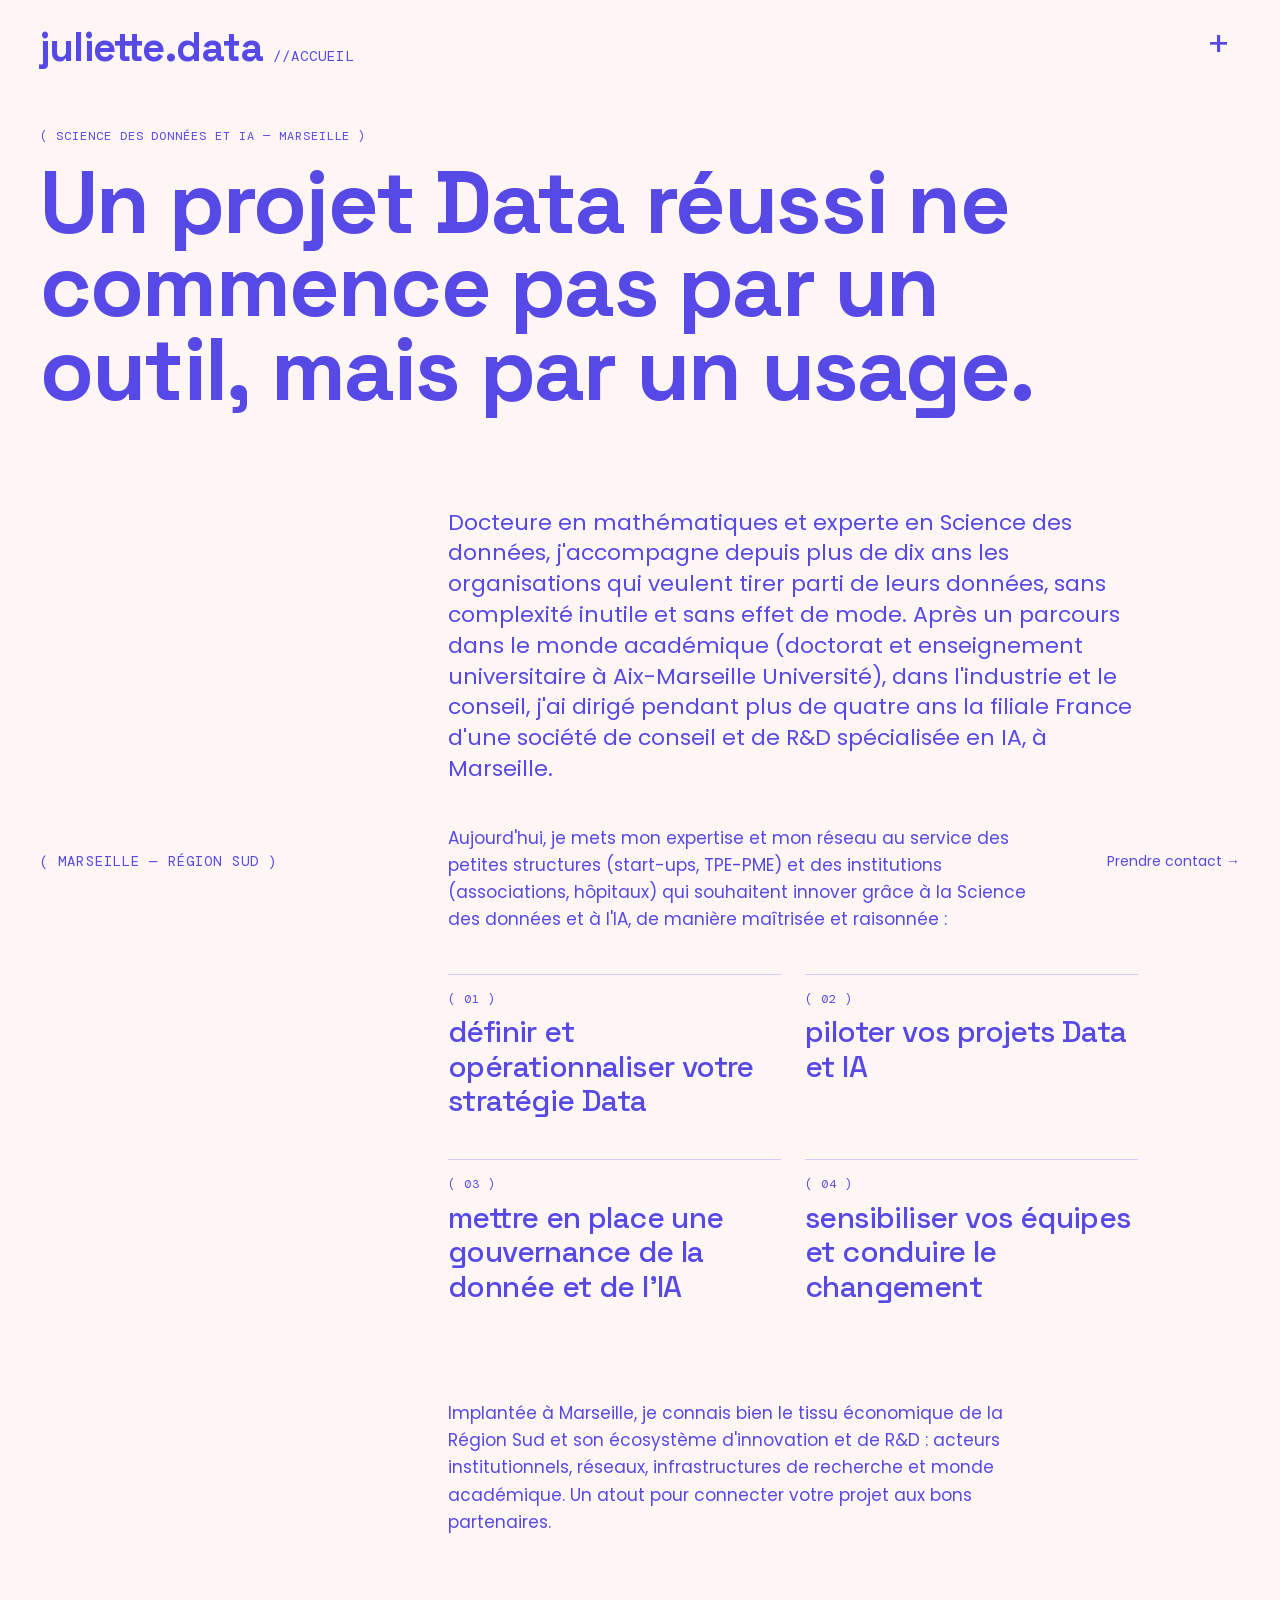
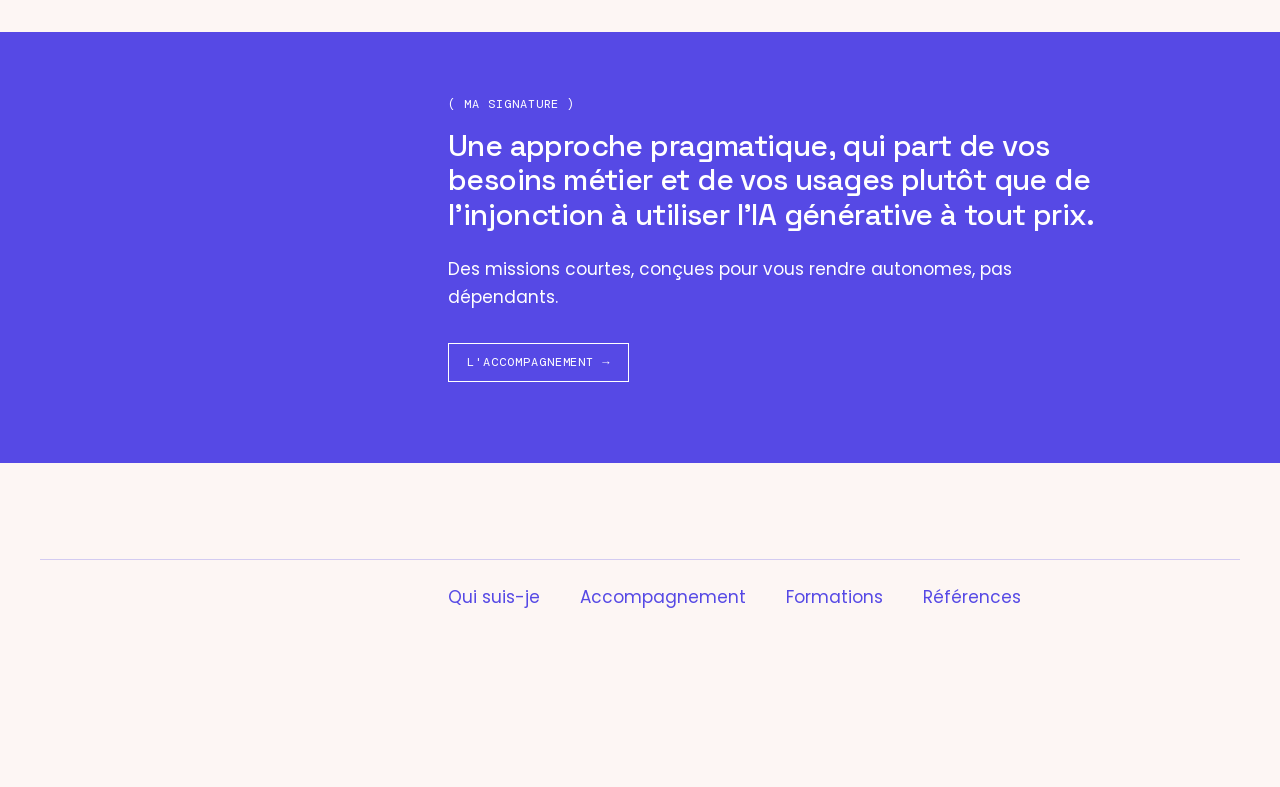
==== index.html @ cc3ac996 "Site statique v1 : six pages, charte violet/beige, références filtrables, formulaire Généré depuis l" ====
<!doctype html>
<html lang="fr">
<head>
<meta charset="utf-8">
<meta name="viewport" content="width=device-width, initial-scale=1">
<title>juliette.data — Science des données et IA, Marseille</title>
<meta name="description" content="Docteure en mathématiques et experte en Science des données, Juliette Spinnato accompagne depuis plus de dix ans les organisations qui veulent tirer parti de leurs données, sans complexité inutile et sans effet de mode.">
<meta name="robots" content="noindex">
<meta property="og:title" content="juliette.data — Science des données et IA, Marseille">
<meta property="og:description" content="Docteure en mathématiques et experte en Science des données, Juliette Spinnato accompagne depuis plus de dix ans les organisations qui veulent tirer parti de leurs données, sans complexité inutile et sans effet de mode.">
<meta property="og:type" content="website">
<link rel="icon" href="favicon.svg" type="image/svg+xml">
<link rel="stylesheet" href="styles.css">
</head>
<body>
<header>
<p class="coin hg"><a class="nom" href="index.html">juliette<span class="pt">.</span>data</a><span class="titre-page">//ACCUEIL</span></p>
<p class="coin hd"><button class="plus" type="button" aria-label="Menu" aria-expanded="false" aria-controls="menu">+</button></p>
<nav aria-label="Pages du site"><ul class="menu" id="menu">
<li class="actif"><a href="index.html" aria-current="page">Accueil</a></li>
<li><a href="qui-suis-je.html">Qui suis-je</a></li>
<li><a href="accompagnement.html">Accompagnement</a></li>
<li><a href="formations.html">Formations</a></li>
<li><a href="references.html">Références</a></li>
<li><a href="contact.html">Contact</a></li>
</ul></nav>
</header>
<main>
<div class="page">
<p class="mono et">( Science des données et IA — Marseille )</p>
<h1 class="sans affiche mots titre" style="max-width:12em"><span style="--i:0">Un</span> <span style="--i:1">projet</span> <span style="--i:2">Data</span> <span style="--i:3">réussi</span> <span style="--i:4">ne</span> <span style="--i:5">commence</span> <span style="--i:6">pas</span> <span style="--i:7">par</span> <span style="--i:8">un</span> <span style="--i:9">outil,</span> <span style="--i:10">mais</span> <span style="--i:11">par</span> <span style="--i:12">un</span> <span style="--i:13">usage<span class="pt">.</span></span></h1>
<div class="grille section">
<div class="d3">
<p class="chapo">Docteure en mathématiques et experte en Science des données, j'accompagne depuis plus de dix ans les organisations qui veulent tirer parti de leurs données, sans complexité inutile et sans effet de mode. Après un parcours dans le monde académique (doctorat et enseignement universitaire à Aix-Marseille Université), dans l'industrie et le conseil, j'ai dirigé pendant plus de quatre ans la filiale France d'une société de conseil et de R&amp;D spécialisée en IA, à Marseille.</p>
<p class="corps" style="margin-top:40px">Aujourd'hui, je mets mon expertise et mon réseau au service des petites structures (start-ups, TPE-PME) et des institutions (associations, hôpitaux) qui souhaitent innover grâce à la Science des données et à l'IA, de manière maîtrisée et raisonnée :</p>
<div class="deux" style="margin-top:40px">
<div class="filet" style="padding-top:16px"><p class="mono">( 01 )</p><p class="sans t2" style="margin-top:8px">définir et opérationnaliser votre stratégie Data</p></div>
<div class="filet" style="padding-top:16px"><p class="mono">( 02 )</p><p class="sans t2" style="margin-top:8px">piloter vos projets Data et IA</p></div>
<div class="filet" style="padding-top:16px"><p class="mono">( 03 )</p><p class="sans t2" style="margin-top:8px">mettre en place une gouvernance de la donnée et de l'IA</p></div>
<div class="filet" style="padding-top:16px"><p class="mono">( 04 )</p><p class="sans t2" style="margin-top:8px">sensibiliser vos équipes et conduire le changement</p></div>
</div>
<p class="corps" style="margin-top:96px">Implantée à Marseille, je connais bien le tissu économique de la Région Sud et son écosystème d'innovation et de R&amp;D : acteurs institutionnels, réseaux, infrastructures de recherche et monde académique. Un atout pour connecter votre projet aux bons partenaires.</p>
</div>
</div>
<div class="plein section">
<div class="grille">
<div class="d3"><p class="mono et">( Ma signature )</p><p class="sans t2 titre">Une approche pragmatique, qui part de vos besoins métier et de vos usages plutôt que de l'injonction à utiliser l'IA générative à tout prix<span class="pt">.</span></p><p class="corps" style="margin-top:24px">Des missions courtes, conçues pour vous rendre autonomes, pas dépendants.</p><p style="margin-top:32px"><a class="btn inverse" href="accompagnement.html">L'accompagnement →</a></p>
</div>
</div>
</div>
<div class="grille section filet" style="padding-top:24px">
<div class="d3" style="display:flex;gap:40px;flex-wrap:wrap">
<a class="lien" href="qui-suis-je.html">Qui suis-je</a><a class="lien" href="accompagnement.html">Accompagnement</a><a class="lien" href="formations.html">Formations</a><a class="lien" href="references.html">Références</a>
</div>
</div>
</div>

</main>
<footer>
<p class="coin bg mono">( Marseille — Région Sud )</p>
<p class="coin bd"><a class="lien" href="contact.html">Prendre contact →</a></p>
</footer>
<script src="site.js" defer></script>
</body>
</html>
---- styles.css ----
@font-face{font-family:'DM Mono';font-style:normal;font-weight:400;font-display:swap;src:url(fonts/dm-mono-400-latin-ext.woff2) format('woff2');unicode-range:U+0100-02BA, U+02BD-02C5, U+02C7-02CC, U+02CE-02D7, U+02DD-02FF, U+0304, U+0308, U+0329, U+1D00-1DBF, U+1E00-1E9F, U+1EF2-1EFF, U+2020, U+20A0-20AB, U+20AD-20C4, U+2113, U+2C60-2C7F, U+A720-A7FF}
@font-face{font-family:'DM Mono';font-style:normal;font-weight:400;font-display:swap;src:url(fonts/dm-mono-400-latin.woff2) format('woff2');unicode-range:U+0000-00FF, U+0131, U+0152-0153, U+02BB-02BC, U+02C6, U+02DA, U+02DC, U+0304, U+0308, U+0329, U+2000-206F, U+20AC, U+2122, U+2191, U+2193, U+2212, U+2215, U+FEFF, U+FFFD}
@font-face{font-family:'Poppins';font-style:normal;font-weight:400;font-display:swap;src:url(fonts/poppins-400-latin-ext.woff2) format('woff2');unicode-range:U+0100-02BA, U+02BD-02C5, U+02C7-02CC, U+02CE-02D7, U+02DD-02FF, U+0304, U+0308, U+0329, U+1D00-1DBF, U+1E00-1E9F, U+1EF2-1EFF, U+2020, U+20A0-20AB, U+20AD-20C4, U+2113, U+2C60-2C7F, U+A720-A7FF}
@font-face{font-family:'Poppins';font-style:normal;font-weight:400;font-display:swap;src:url(fonts/poppins-400-latin.woff2) format('woff2');unicode-range:U+0000-00FF, U+0131, U+0152-0153, U+02BB-02BC, U+02C6, U+02DA, U+02DC, U+0304, U+0308, U+0329, U+2000-206F, U+20AC, U+2122, U+2191, U+2193, U+2212, U+2215, U+FEFF, U+FFFD}
@font-face{font-family:'Poppins';font-style:normal;font-weight:500;font-display:swap;src:url(fonts/poppins-500-latin-ext.woff2) format('woff2');unicode-range:U+0100-02BA, U+02BD-02C5, U+02C7-02CC, U+02CE-02D7, U+02DD-02FF, U+0304, U+0308, U+0329, U+1D00-1DBF, U+1E00-1E9F, U+1EF2-1EFF, U+2020, U+20A0-20AB, U+20AD-20C4, U+2113, U+2C60-2C7F, U+A720-A7FF}
@font-face{font-family:'Poppins';font-style:normal;font-weight:500;font-display:swap;src:url(fonts/poppins-500-latin.woff2) format('woff2');unicode-range:U+0000-00FF, U+0131, U+0152-0153, U+02BB-02BC, U+02C6, U+02DA, U+02DC, U+0304, U+0308, U+0329, U+2000-206F, U+20AC, U+2122, U+2191, U+2193, U+2212, U+2215, U+FEFF, U+FFFD}
@font-face{font-family:'Space Grotesk';font-style:normal;font-weight:500;font-display:swap;src:url(fonts/space-grotesk-500-latin-ext.woff2) format('woff2');unicode-range:U+0100-02BA, U+02BD-02C5, U+02C7-02CC, U+02CE-02D7, U+02DD-02FF, U+0304, U+0308, U+0329, U+1D00-1DBF, U+1E00-1E9F, U+1EF2-1EFF, U+2020, U+20A0-20AB, U+20AD-20C4, U+2113, U+2C60-2C7F, U+A720-A7FF}
@font-face{font-family:'Space Grotesk';font-style:normal;font-weight:500;font-display:swap;src:url(fonts/space-grotesk-500-latin.woff2) format('woff2');unicode-range:U+0000-00FF, U+0131, U+0152-0153, U+02BB-02BC, U+02C6, U+02DA, U+02DC, U+0304, U+0308, U+0329, U+2000-206F, U+20AC, U+2122, U+2191, U+2193, U+2212, U+2215, U+FEFF, U+FFFD}
@font-face{font-family:'Space Grotesk';font-style:normal;font-weight:700;font-display:swap;src:url(fonts/space-grotesk-700-latin-ext.woff2) format('woff2');unicode-range:U+0100-02BA, U+02BD-02C5, U+02C7-02CC, U+02CE-02D7, U+02DD-02FF, U+0304, U+0308, U+0329, U+1D00-1DBF, U+1E00-1E9F, U+1EF2-1EFF, U+2020, U+20A0-20AB, U+20AD-20C4, U+2113, U+2C60-2C7F, U+A720-A7FF}
@font-face{font-family:'Space Grotesk';font-style:normal;font-weight:700;font-display:swap;src:url(fonts/space-grotesk-700-latin.woff2) format('woff2');unicode-range:U+0000-00FF, U+0131, U+0152-0153, U+02BB-02BC, U+02C6, U+02DA, U+02DC, U+0304, U+0308, U+0329, U+2000-206F, U+20AC, U+2122, U+2191, U+2193, U+2212, U+2215, U+FEFF, U+FFFD}

body{margin:0;background:#fdf6f4;color:#5649e5;font-family:"Poppins","Helvetica Neue",Arial,sans-serif;font-size:17px;line-height:1.6}
a{color:#5649e5}a:hover{color:#5649e5}
.sans{font-family:"Space Grotesk","Poppins",Arial,sans-serif;font-weight:700;letter-spacing:-.02em}
.mono{font-family:"DM Mono",Menlo,monospace;font-size:12px;line-height:1.4;letter-spacing:.08em;text-transform:uppercase;margin:0}
.affiche{font-size:88px;line-height:.95;margin:0}
.t1{font-size:52px;line-height:1.02;margin:0}
.t2{font-size:30px;line-height:1.15;margin:0;font-weight:500}
.t3{font-size:22px;line-height:1.25;margin:0;font-weight:500}
.chapo{font-size:22px;line-height:1.4;max-width:36em;margin:0}
.corps{max-width:34em;margin:0}
.fort{font-weight:500}
.liste{margin:0;padding:0;list-style:none}
.lien{color:#5649e5;text-decoration:none;background:linear-gradient(currentColor,currentColor) no-repeat 0 100%/0 1px;transition:background-size .2s cubic-bezier(.2,.7,.2,1)}
.lien:hover{background-size:100% 1px}
.btn{display:inline-block;border:1px solid currentColor;color:#5649e5;padding:10px 18px;text-decoration:none;font-family:"DM Mono",Menlo,monospace;font-size:12px;line-height:1.4;letter-spacing:.08em;text-transform:uppercase;transition:background-color .2s cubic-bezier(.2,.7,.2,1),color .2s cubic-bezier(.2,.7,.2,1)}
.btn:hover{background:#5649e5;color:#fff}
.btn.inverse{color:#fff;border-color:#fff}
.btn.inverse:hover{background:#fff;color:#5649e5}
.filtre{appearance:none;background:none;border:1px solid transparent;color:#5649e5;font-family:"DM Mono",Menlo,monospace;font-size:12px;line-height:1.4;letter-spacing:.08em;text-transform:uppercase;padding:5px 10px;cursor:pointer;transition:background-color .2s cubic-bezier(.2,.7,.2,1),color .2s cubic-bezier(.2,.7,.2,1)}
.filtre:hover{border-color:#5649e5}
.filtre.actif{background:#5649e5;color:#fff}
.coin{position:fixed;z-index:5;font-size:14px;line-height:1.4;margin:0;background:#fdf6f4;padding:6px 10px}
.hg{left:30px;top:22px}.hd{right:30px;top:16px}.bg{left:30px;bottom:22px}.bd{right:30px;bottom:22px}
.nom{font-family:"Space Grotesk","Poppins",Arial,sans-serif;font-weight:700;font-size:40px;letter-spacing:-.02em;color:inherit;text-decoration:none;line-height:1}
.nom.grand{font-size:40px}
.nom .pt,.titre .pt{display:inline-block;transform-origin:50% 75%;transition:transform .2s cubic-bezier(.2,.7,.2,1)}
.nom:hover .pt,.titre:hover .pt{transform:scale(1.3)}
.plus{appearance:none;background:none;border:0;color:inherit;font:400 34px/1 "Poppins",sans-serif;cursor:pointer;padding:0;width:44px;height:44px;transition:transform .2s cubic-bezier(.2,.7,.2,1)}
.plus.ouvert{transform:rotate(45deg)}
.menu{position:fixed;right:30px;top:76px;z-index:5;margin:0;padding:8px 10px 20px 48px;list-style:none;text-align:right;background:#fdf6f4;display:none}
.menu.ouvert{display:block}
.menu li{font-family:"DM Mono",Menlo,monospace;font-size:17px;line-height:2;letter-spacing:.08em;text-transform:uppercase}
.menu a{color:inherit;text-decoration:none;background:linear-gradient(currentColor,currentColor) no-repeat 0 100%/0 1px;transition:background-size .2s cubic-bezier(.2,.7,.2,1)}
.menu a:hover{background-size:100% 1px}
.menu li.actif a::before{content:"( "}.menu li.actif a::after{content:" )"}
.page{box-sizing:border-box;max-width:1360px;margin:0 auto;padding:128px 40px 176px}
.grille{display:grid;grid-template-columns:repeat(12,minmax(0,1fr));column-gap:24px;row-gap:24px}
.d9{grid-column:5/-1}.d4c{grid-column:5/span 5}.d10{grid-column:10/-1}.c3{grid-column:span 3}.c4{grid-column:span 4}.c6{grid-column:span 6}.c8{grid-column:span 8}.c9{grid-column:span 9}.c12{grid-column:1/-1}.d3{grid-column:5/span 7}.d4{grid-column:5/span 8}
.filet{border-top:1px solid #5649e540}
.section{margin-top:96px}
.et{margin-bottom:16px}
.deux{display:grid;grid-template-columns:repeat(2,minmax(0,1fr));gap:40px 24px}
.titre-page{font-family:"DM Mono",Menlo,monospace;font-size:14px;letter-spacing:.08em;text-transform:uppercase;margin-left:9px;vertical-align:baseline}
.coin.hg{display:flex;align-items:baseline;gap:0}
.bloc{margin-top:64px}
.mots > span{display:inline-block;opacity:0;transform:translateY(.4em);animation:monte .7s cubic-bezier(.2,.7,.2,1) forwards;animation-delay:calc(var(--i) * 40ms)}
@keyframes monte{to{opacity:1;transform:none}}
.carte{position:relative;border:1px solid #5649e540;padding:24px;transition:border-color .2s cubic-bezier(.2,.7,.2,1)}
.carte:hover{border-color:#5649e5}
.ref{border:0;padding:0}
.ref:hover{border:0}
.effet-scramble .carte{animation:entre .15s cubic-bezier(.2,.7,.2,1) both;animation-delay:calc(var(--i) * 220ms)}
.effet-scramble .carte *{font-variant-ligatures:none}
@keyframes entre{from{opacity:0;transform:translateY(8px)}}
@keyframes tape{to{clip-path:inset(0 0 0 0)}}
@keyframes fond{to{opacity:1}}
.compteur{font-variant-numeric:tabular-nums}
.plein{background:#5649e5;color:#fff;padding:64px 0;margin-left:calc(50% - 50vw);margin-right:calc(50% - 50vw)}
.plein > .grille{max-width:1360px;margin:0 auto;padding:0 40px;box-sizing:border-box}
.plein .mono,.plein a{color:#fff}
@media (prefers-reduced-motion:reduce){*{animation:none!important;transition:none!important}.mots > span{opacity:1;transform:none}.carte,.carte > *,.carte .tape,.carte .suit{opacity:1!important;clip-path:none!important;transform:none!important;filter:none!important}.effet-trace .carte{border-color:#5649e540;background:none}}
@media (max-width:700px){.affiche{font-size:44px}.t1{font-size:34px}.t2{font-size:24px}.chapo{font-size:19px}.page{padding:120px 16px 96px}.hg{left:6px;top:14px}.hd{right:6px;top:8px}.bg,.bd{display:none}.menu{right:6px;top:64px}.menu li{font-size:16px}.nom.grand{font-size:30px}.c3,.c4,.c6,.c8,.c9,.d3,.d4,.d9,.d4c,.d10{grid-column:1/-1}.deux{grid-template-columns:1fr}.titre-page{display:none}.page{padding-top:96px}.section{margin-top:64px}.bloc{margin-top:40px}.plein{padding:40px 0}.plein > .grille{padding:0 16px}}
.formulaire{display:flex;flex-direction:column;gap:40px;max-width:34em}
.champ{display:flex;flex-direction:column;gap:8px}
.champ label{font-family:"DM Mono",Menlo,monospace;font-size:12px;line-height:1.4;letter-spacing:.08em;text-transform:uppercase}
.champ input,.champ textarea{appearance:none;background:none;border:0;border-bottom:1px solid #5649e540;border-radius:0;color:#5649e5;font-family:"Poppins","Helvetica Neue",Arial,sans-serif;font-size:17px;line-height:1.6;padding:8px 0;outline:none;transition:border-color .2s cubic-bezier(.2,.7,.2,1)}
.champ textarea{min-height:7em;resize:vertical}
.champ input:focus,.champ textarea:focus{border-bottom-color:#5649e5;border-bottom-width:2px;margin-bottom:-1px}
.champ input::placeholder,.champ textarea::placeholder{color:#5649e580}
.coordonnees{display:flex;flex-direction:column;gap:32px}
.coordonnees .mono{margin-bottom:6px}
.coordonnees a,.coordonnees span.v{font-family:"Space Grotesk","Poppins",Arial,sans-serif;font-weight:500;font-size:18px;line-height:1.3;letter-spacing:-.01em}

.sr{position:absolute;width:1px;height:1px;overflow:hidden;clip:rect(0 0 0 0);white-space:nowrap}
.fin{display:flex;justify-content:space-between;align-items:center;flex-wrap:wrap;gap:24px}
.photo{grid-column:1/span 3;align-self:start}
@media (max-width:700px){.photo{grid-column:1/-1;max-width:280px}}
@media (max-width:700px){.effet-scramble{grid-template-columns:1fr!important;row-gap:40px!important}.compteur{margin-left:0!important;width:100%}.menu{padding:8px 10px 16px 24px}}
.carte[hidden]{display:none}
.carte.entre{animation:entre .15s cubic-bezier(.2,.7,.2,1) both;animation-delay:calc(var(--i) * 220ms)}
.filtres{display:flex;gap:8px;flex-wrap:wrap;align-items:center}
.domaine{margin:16px 0 0;font-size:14px;line-height:1.5}
#references{grid-template-columns:repeat(3,minmax(0,1fr));column-gap:40px;row-gap:56px}
.photo img{width:100%;height:auto;display:block}
main{display:block}
@media (max-width:700px){#references{grid-template-columns:1fr;row-gap:40px}}
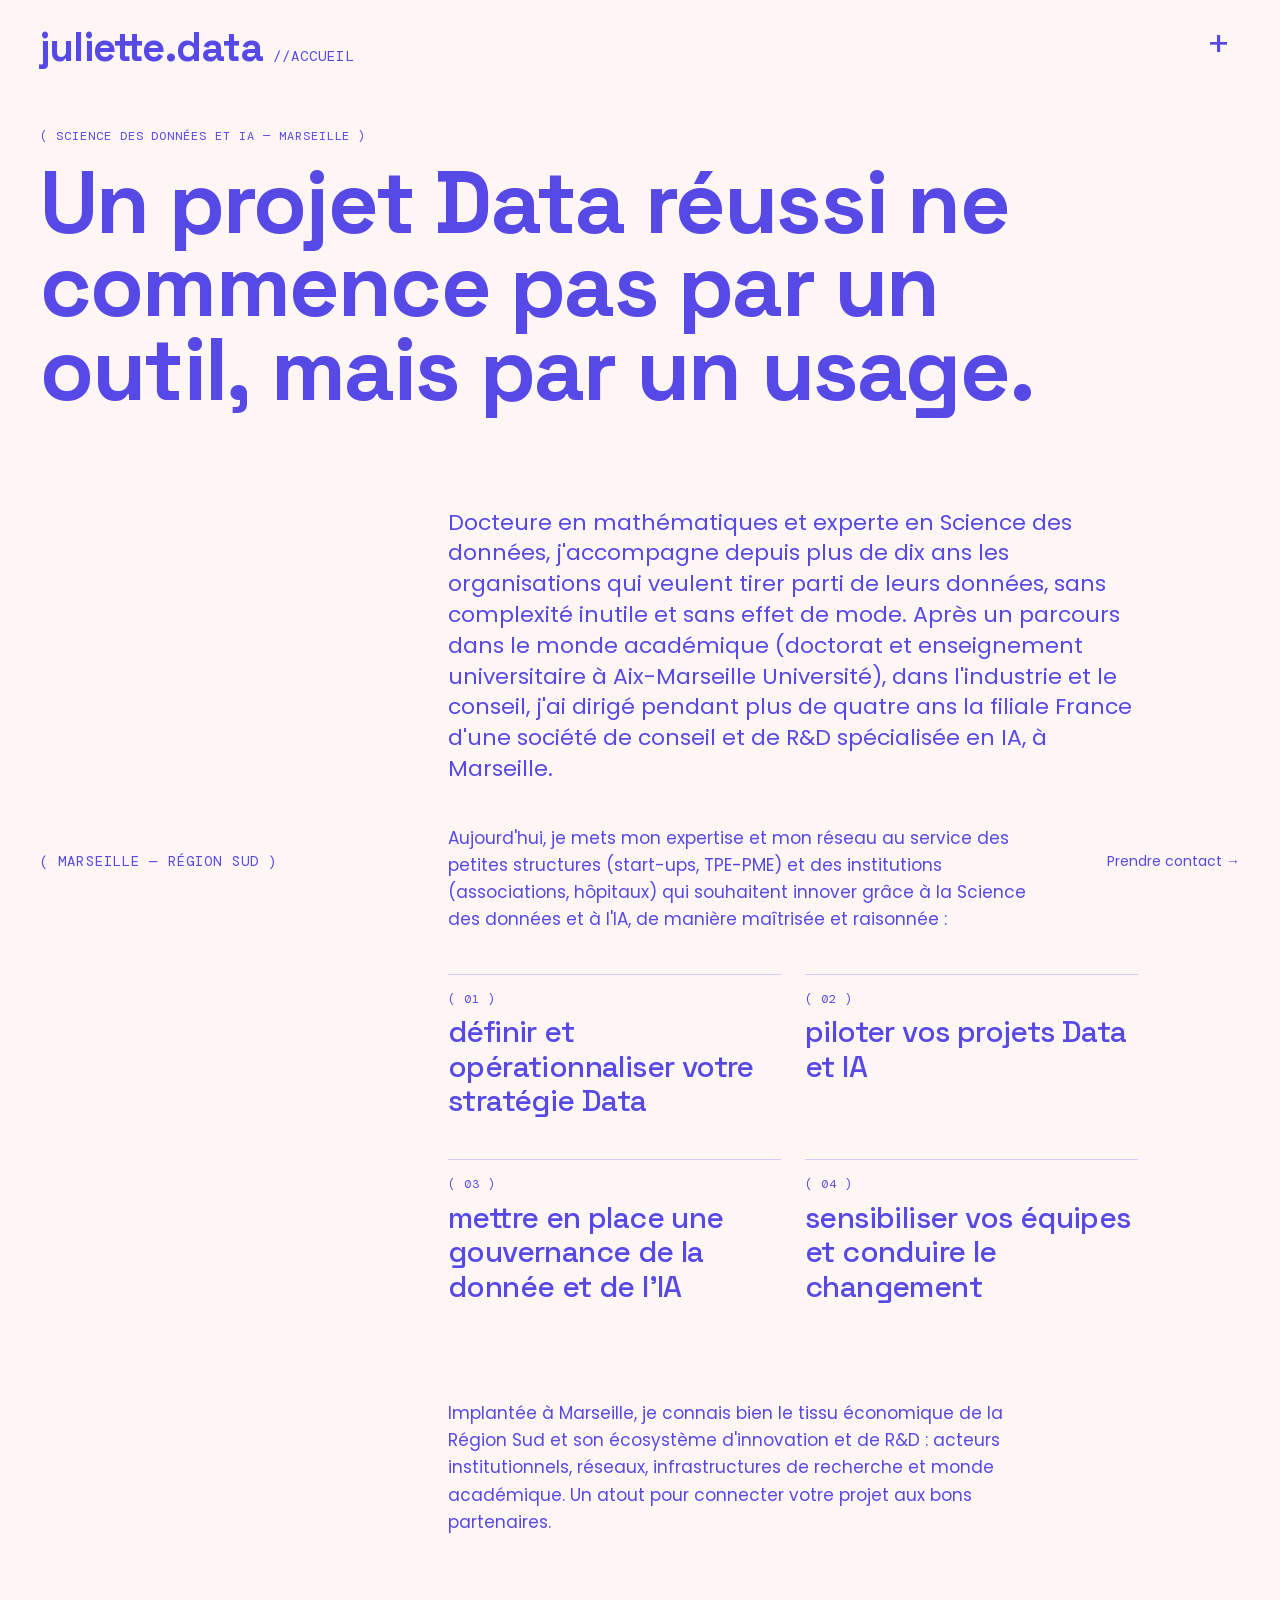
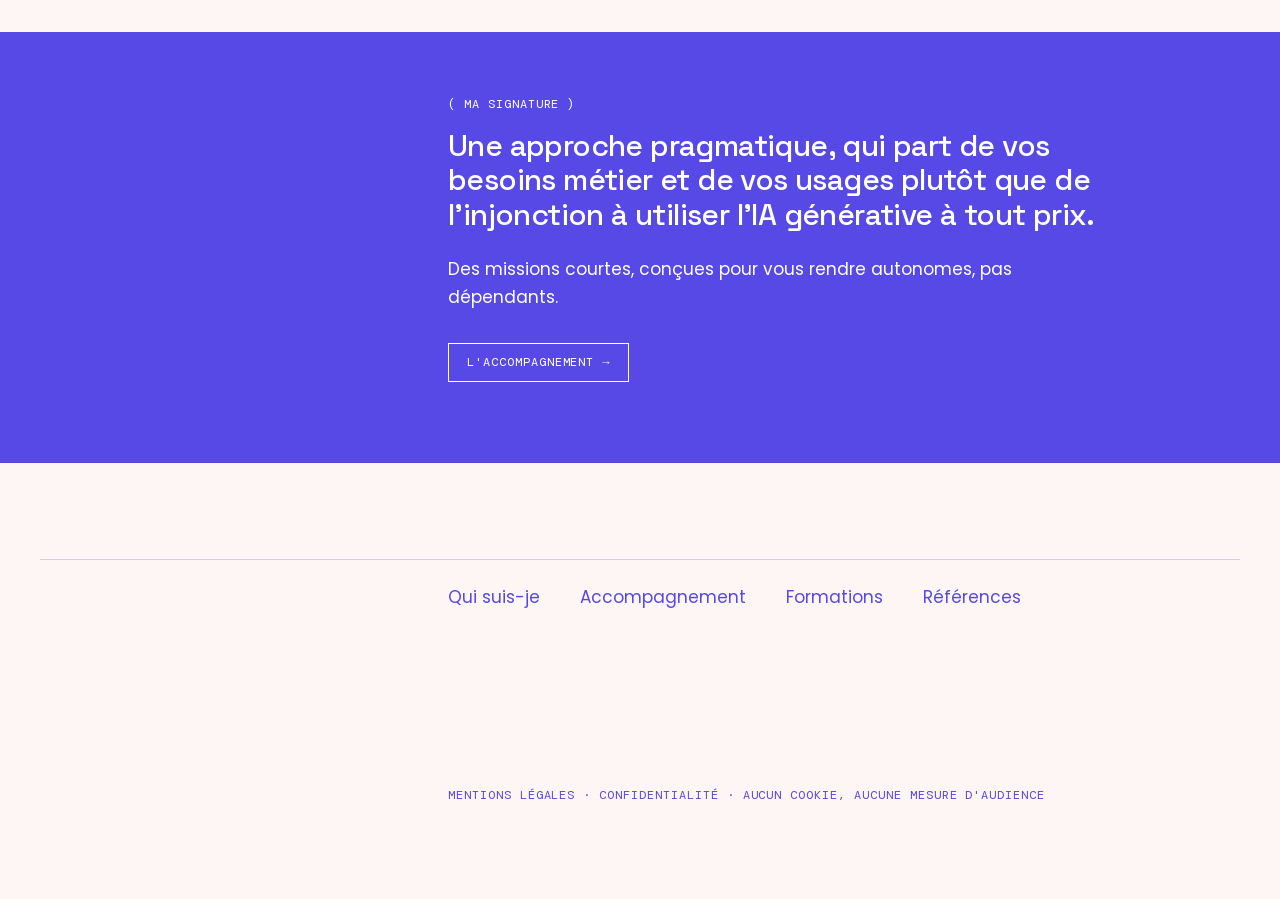
==== commit 769fe593: "Mentions légales, politique de confidentialité, pied de page ; retouches mobile - pages mentions-leg" ====
--- a/index.html
+++ b/index.html
@@ -49,7 +49,7 @@
 </div>
 </div>
 <div class="grille section filet" style="padding-top:24px">
-<div class="d3" style="display:flex;gap:40px;flex-wrap:wrap">
+<div class="d3 liens-pied" style="display:flex;gap:40px;flex-wrap:wrap">
 <a class="lien" href="qui-suis-je.html">Qui suis-je</a><a class="lien" href="accompagnement.html">Accompagnement</a><a class="lien" href="formations.html">Formations</a><a class="lien" href="references.html">Références</a>
 </div>
 </div>
@@ -57,6 +57,7 @@
 
 </main>
 <footer>
+<div class="legal"><div class="grille"><p class="d3 mono"><a class="lien" href="mentions-legales.html">Mentions légales</a> · <a class="lien" href="confidentialite.html">Confidentialité</a> · <span>Aucun cookie, aucune mesure d'audience</span></p></div></div>
 <p class="coin bg mono">( Marseille — Région Sud )</p>
 <p class="coin bd"><a class="lien" href="contact.html">Prendre contact →</a></p>
 </footer>
--- a/styles.css
+++ b/styles.css
@@ -95,3 +95,6 @@
 .photo img{width:100%;height:auto;display:block}
 main{display:block}
 @media (max-width:700px){#references{grid-template-columns:1fr;row-gap:40px}}
+.legal{max-width:1360px;margin:0 auto;padding:0 40px 96px;box-sizing:border-box}
+.legal .mono{margin:0}
+@media (max-width:700px){.legal{padding:0 16px 48px}.liens-pied{flex-direction:column;gap:16px!important}}
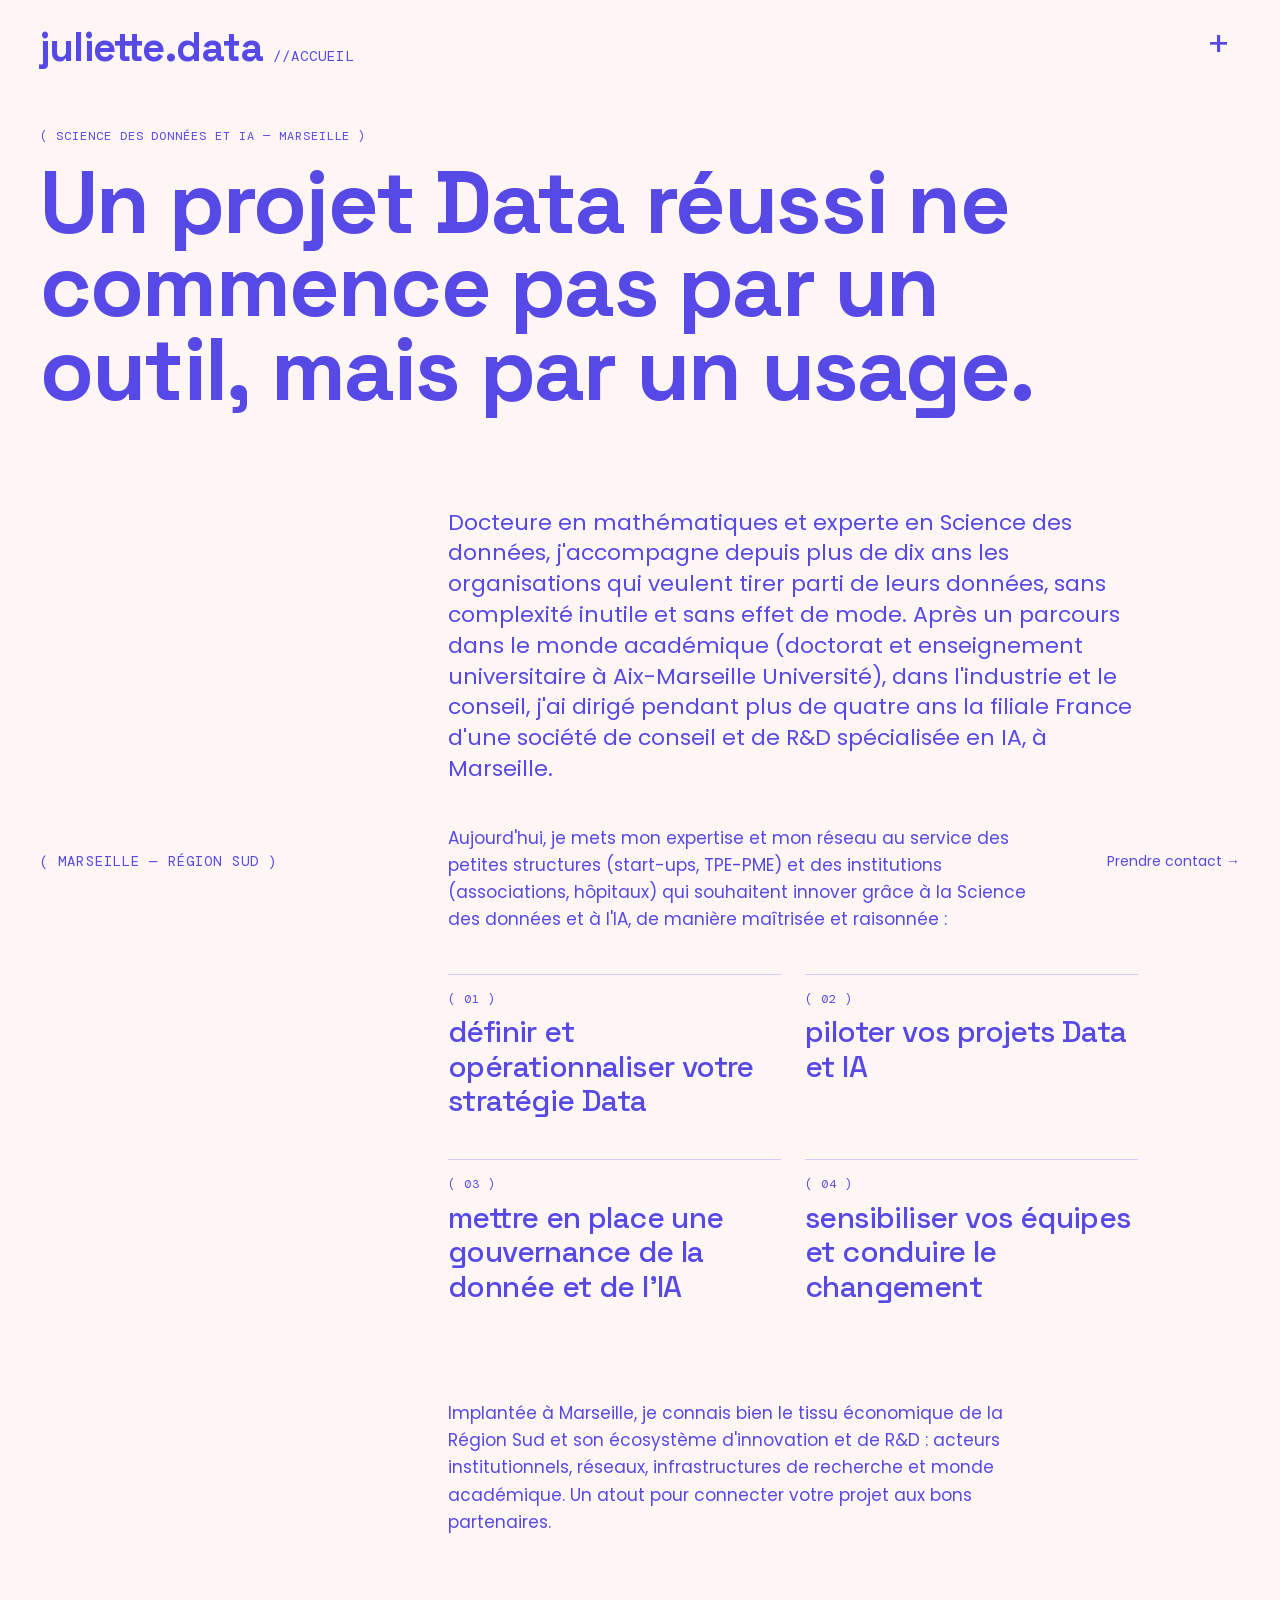
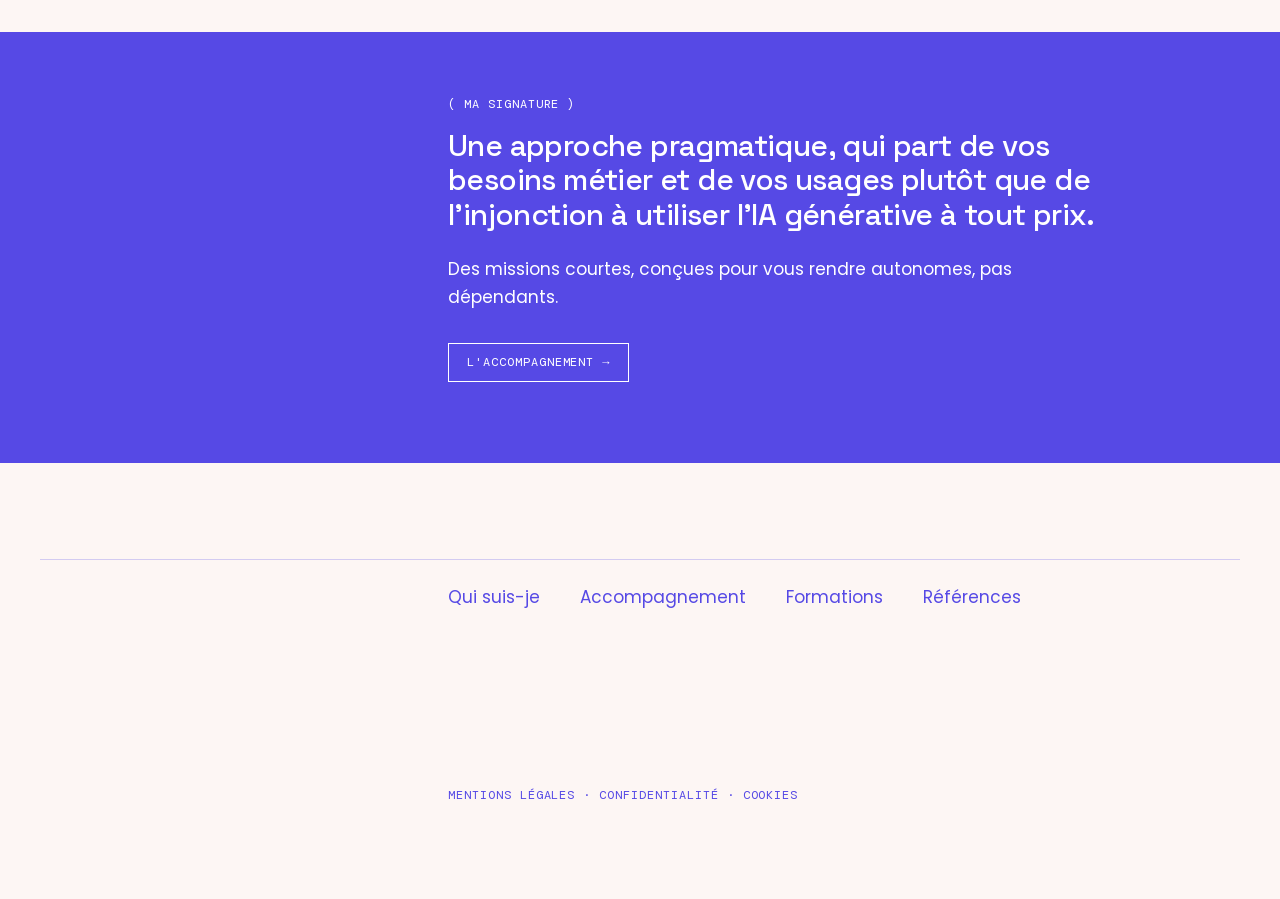
==== commit 96d61924: "Bandeau de consentement et Google Analytics (après accord), hébergeur Hetzner - consent.js repris de" ====
--- a/index.html
+++ b/index.html
@@ -57,10 +57,11 @@
 
 </main>
 <footer>
-<div class="legal"><div class="grille"><p class="d3 mono"><a class="lien" href="mentions-legales.html">Mentions légales</a> · <a class="lien" href="confidentialite.html">Confidentialité</a> · <span>Aucun cookie, aucune mesure d'audience</span></p></div></div>
+<div class="legal"><div class="grille"><p class="d3 mono"><a class="lien" href="mentions-legales.html">Mentions légales</a> · <a class="lien" href="confidentialite.html">Confidentialité</a> · <a class="lien" href="#" data-gestion-cookies>Cookies</a></p></div></div>
 <p class="coin bg mono">( Marseille — Région Sud )</p>
 <p class="coin bd"><a class="lien" href="contact.html">Prendre contact →</a></p>
 </footer>
 <script src="site.js" defer></script>
+<script src="consent.js" defer></script>
 </body>
 </html>
--- a/styles.css
+++ b/styles.css
@@ -98,3 +98,8 @@
 .legal{max-width:1360px;margin:0 auto;padding:0 40px 96px;box-sizing:border-box}
 .legal .mono{margin:0}
 @media (max-width:700px){.legal{padding:0 16px 48px}.liens-pied{flex-direction:column;gap:16px!important}}
+.consentement{position:fixed;right:30px;bottom:72px;z-index:6;max-width:420px;display:grid;gap:16px;padding:24px;background:#fdf6f4;border:1px solid #5649e5;color:#5649e5;font-size:15px;line-height:1.5}
+.consentement p{margin:0}
+.consentement__actions{display:flex;flex-wrap:wrap;gap:8px}
+.btn--discret{border-color:#5649e540}
+@media (max-width:700px){.consentement{left:16px;right:16px;bottom:16px;max-width:none}}
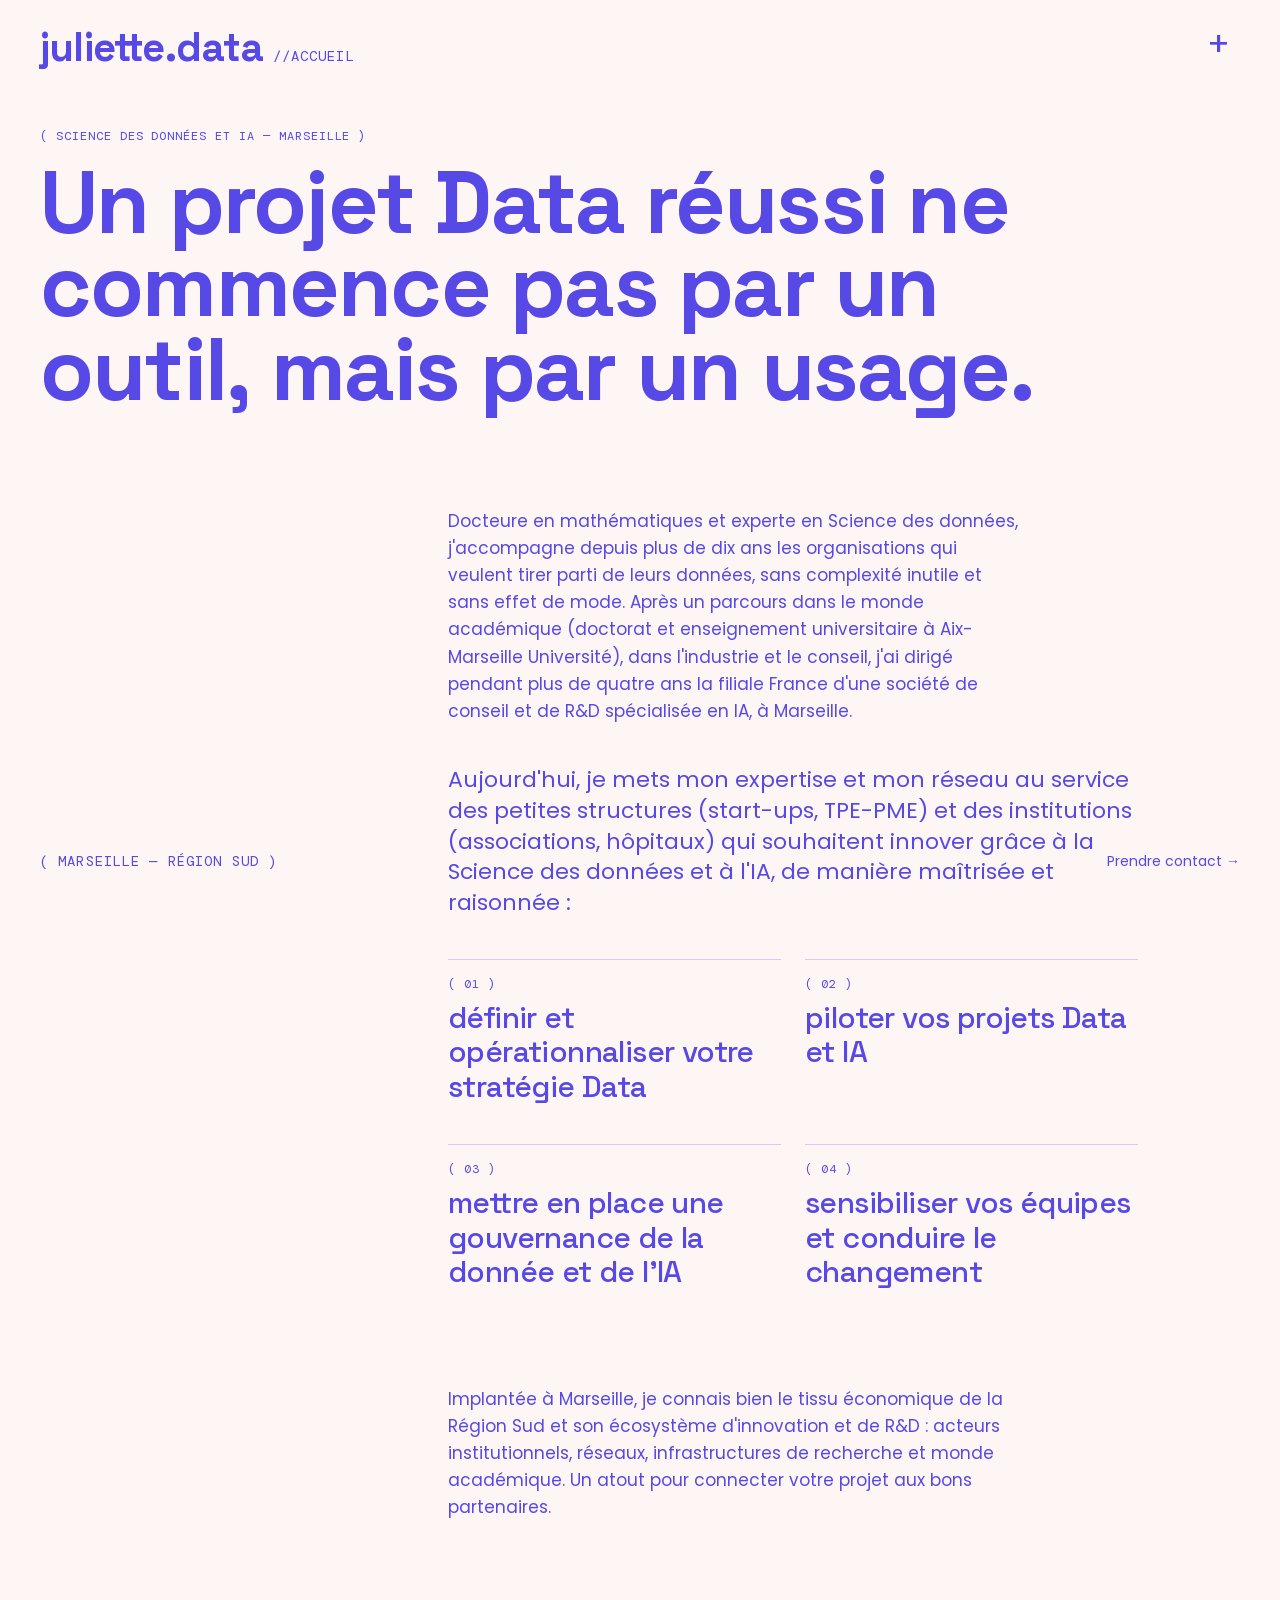
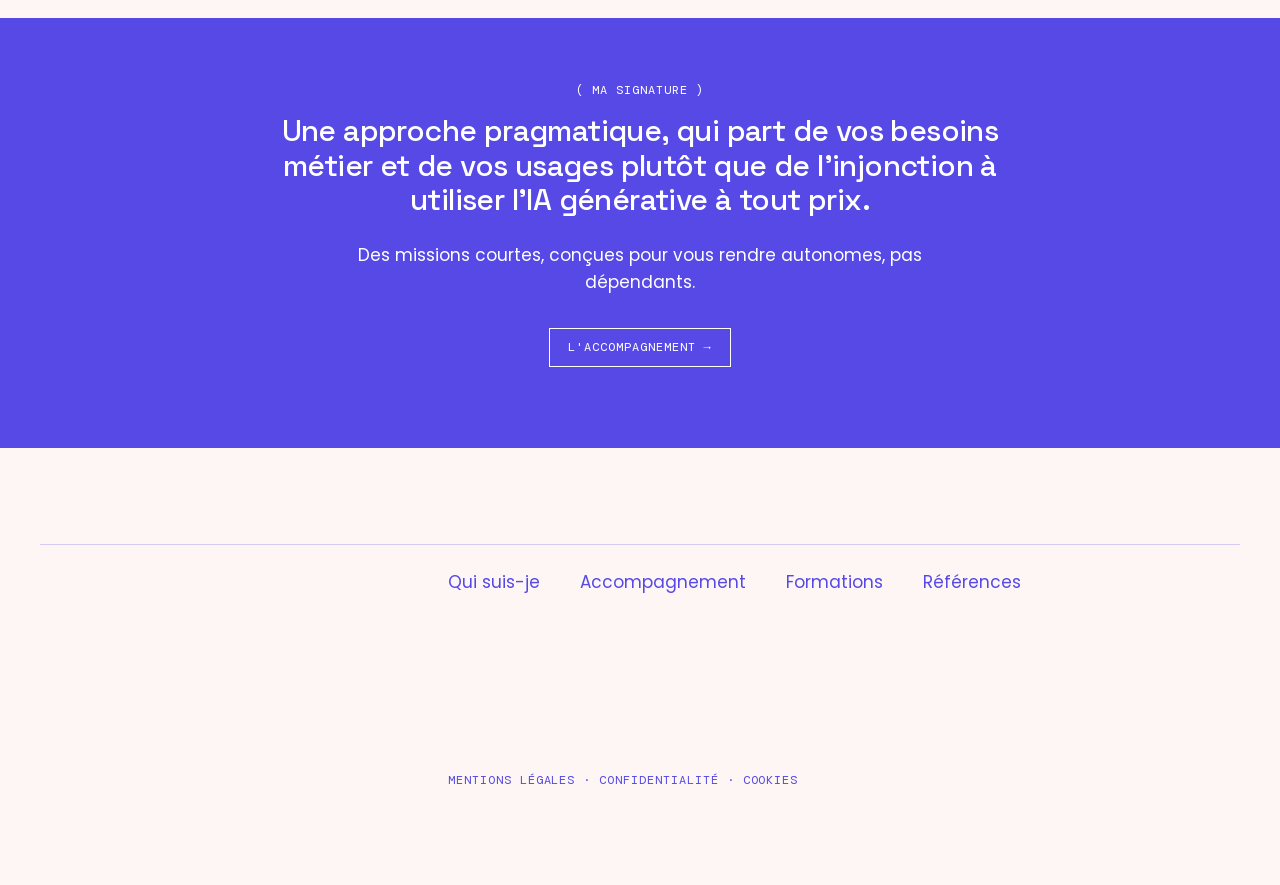
==== commit d22469d2: "Retours Marie du 29/10 : signature centrée, paragraphes de l'accueil inversés, coordonnées décalées " ====
--- a/index.html
+++ b/index.html
@@ -31,8 +31,8 @@
 <h1 class="sans affiche mots titre" style="max-width:12em"><span style="--i:0">Un</span> <span style="--i:1">projet</span> <span style="--i:2">Data</span> <span style="--i:3">réussi</span> <span style="--i:4">ne</span> <span style="--i:5">commence</span> <span style="--i:6">pas</span> <span style="--i:7">par</span> <span style="--i:8">un</span> <span style="--i:9">outil,</span> <span style="--i:10">mais</span> <span style="--i:11">par</span> <span style="--i:12">un</span> <span style="--i:13">usage<span class="pt">.</span></span></h1>
 <div class="grille section">
 <div class="d3">
-<p class="chapo">Docteure en mathématiques et experte en Science des données, j'accompagne depuis plus de dix ans les organisations qui veulent tirer parti de leurs données, sans complexité inutile et sans effet de mode. Après un parcours dans le monde académique (doctorat et enseignement universitaire à Aix-Marseille Université), dans l'industrie et le conseil, j'ai dirigé pendant plus de quatre ans la filiale France d'une société de conseil et de R&amp;D spécialisée en IA, à Marseille.</p>
-<p class="corps" style="margin-top:40px">Aujourd'hui, je mets mon expertise et mon réseau au service des petites structures (start-ups, TPE-PME) et des institutions (associations, hôpitaux) qui souhaitent innover grâce à la Science des données et à l'IA, de manière maîtrisée et raisonnée :</p>
+<p class="corps">Docteure en mathématiques et experte en Science des données, j'accompagne depuis plus de dix ans les organisations qui veulent tirer parti de leurs données, sans complexité inutile et sans effet de mode. Après un parcours dans le monde académique (doctorat et enseignement universitaire à Aix-Marseille Université), dans l'industrie et le conseil, j'ai dirigé pendant plus de quatre ans la filiale France d'une société de conseil et de R&amp;D spécialisée en IA, à Marseille.</p>
+<p class="chapo" style="margin-top:40px">Aujourd'hui, je mets mon expertise et mon réseau au service des petites structures (start-ups, TPE-PME) et des institutions (associations, hôpitaux) qui souhaitent innover grâce à la Science des données et à l'IA, de manière maîtrisée et raisonnée :</p>
 <div class="deux" style="margin-top:40px">
 <div class="filet" style="padding-top:16px"><p class="mono">( 01 )</p><p class="sans t2" style="margin-top:8px">définir et opérationnaliser votre stratégie Data</p></div>
 <div class="filet" style="padding-top:16px"><p class="mono">( 02 )</p><p class="sans t2" style="margin-top:8px">piloter vos projets Data et IA</p></div>
@@ -44,7 +44,7 @@
 </div>
 <div class="plein section">
 <div class="grille">
-<div class="d3"><p class="mono et">( Ma signature )</p><p class="sans t2 titre">Une approche pragmatique, qui part de vos besoins métier et de vos usages plutôt que de l'injonction à utiliser l'IA générative à tout prix<span class="pt">.</span></p><p class="corps" style="margin-top:24px">Des missions courtes, conçues pour vous rendre autonomes, pas dépendants.</p><p style="margin-top:32px"><a class="btn inverse" href="accompagnement.html">L'accompagnement →</a></p>
+<div class="d3 centre"><p class="mono et">( Ma signature )</p><p class="sans t2 titre">Une approche pragmatique, qui part de vos besoins métier et de vos usages plutôt que de l'injonction à utiliser l'IA générative à tout prix<span class="pt">.</span></p><p class="corps" style="margin-top:24px">Des missions courtes, conçues pour vous rendre autonomes, pas dépendants.</p><p style="margin-top:32px"><a class="btn inverse" href="accompagnement.html">L'accompagnement →</a></p>
 </div>
 </div>
 </div>
--- a/styles.css
+++ b/styles.css
@@ -23,7 +23,7 @@
 .liste{margin:0;padding:0;list-style:none}
 .lien{color:#5649e5;text-decoration:none;background:linear-gradient(currentColor,currentColor) no-repeat 0 100%/0 1px;transition:background-size .2s cubic-bezier(.2,.7,.2,1)}
 .lien:hover{background-size:100% 1px}
-.btn{display:inline-block;border:1px solid currentColor;color:#5649e5;padding:10px 18px;text-decoration:none;font-family:"DM Mono",Menlo,monospace;font-size:12px;line-height:1.4;letter-spacing:.08em;text-transform:uppercase;transition:background-color .2s cubic-bezier(.2,.7,.2,1),color .2s cubic-bezier(.2,.7,.2,1)}
+.btn{display:inline-block;appearance:none;background:none;border:1px solid currentColor;color:#5649e5;font-family:"DM Mono",Menlo,monospace;cursor:pointer;padding:10px 18px;text-decoration:none;font-family:"DM Mono",Menlo,monospace;font-size:12px;line-height:1.4;letter-spacing:.08em;text-transform:uppercase;transition:background-color .2s cubic-bezier(.2,.7,.2,1),color .2s cubic-bezier(.2,.7,.2,1)}
 .btn:hover{background:#5649e5;color:#fff}
 .btn.inverse{color:#fff;border-color:#fff}
 .btn.inverse:hover{background:#fff;color:#5649e5}
@@ -103,3 +103,30 @@
 .consentement__actions{display:flex;flex-wrap:wrap;gap:8px}
 .btn--discret{border-color:#5649e540}
 @media (max-width:700px){.consentement{left:16px;right:16px;bottom:16px;max-width:none}}
+
+/* Essai : menu plein écran sur mobile */
+@media (max-width:700px){
+.menu.ouvert{position:fixed;inset:0;z-index:5;padding:120px 16px 40px;text-align:left;display:flex;flex-direction:column;justify-content:center;gap:8px}
+.menu.ouvert li{font-size:22px;line-height:1.6}
+.coin.hd{z-index:7}.coin.hg{z-index:7}
+body.menu-ouvert{overflow:hidden}
+}
+
+/* Essai : page Contact inversée (fond violet, texte beige) */
+body.inverse{background:#5649e5;color:#fdf6f4}
+body.inverse a,body.inverse .coin,body.inverse .plus,body.inverse .nom,body.inverse .menu,body.inverse .filtre{color:#fdf6f4}
+body.inverse .coin,body.inverse .menu{background:#5649e5}
+body.inverse .filet{border-color:#fdf6f466}
+body.inverse .btn{color:#fdf6f4}
+body.inverse .btn:hover{background:#fdf6f4;color:#5649e5}
+body.inverse .champ input,body.inverse .champ textarea{color:#fdf6f4;border-bottom-color:#fdf6f466}
+body.inverse .champ input:focus,body.inverse .champ textarea:focus{border-bottom-color:#fdf6f4}
+body.inverse .champ input::placeholder,body.inverse .champ textarea::placeholder{color:#fdf6f4a6}
+body.inverse .consentement{background:#5649e5;border-color:#fdf6f4}
+body.inverse .btn--discret{border-color:#fdf6f466}
+
+/* Retours Marie du 29/10 : signature centrée, coordonnées décalées sur Contact */
+.plein .centre{grid-column:3/span 8;text-align:center}
+.plein .centre .t2,.plein .centre .corps,.plein .centre .chapo{margin-left:auto;margin-right:auto}
+.coordonnees.decale{padding-left:40px}
+@media (max-width:700px){.plein .centre{grid-column:1/-1}.coordonnees.decale{padding-left:0}}
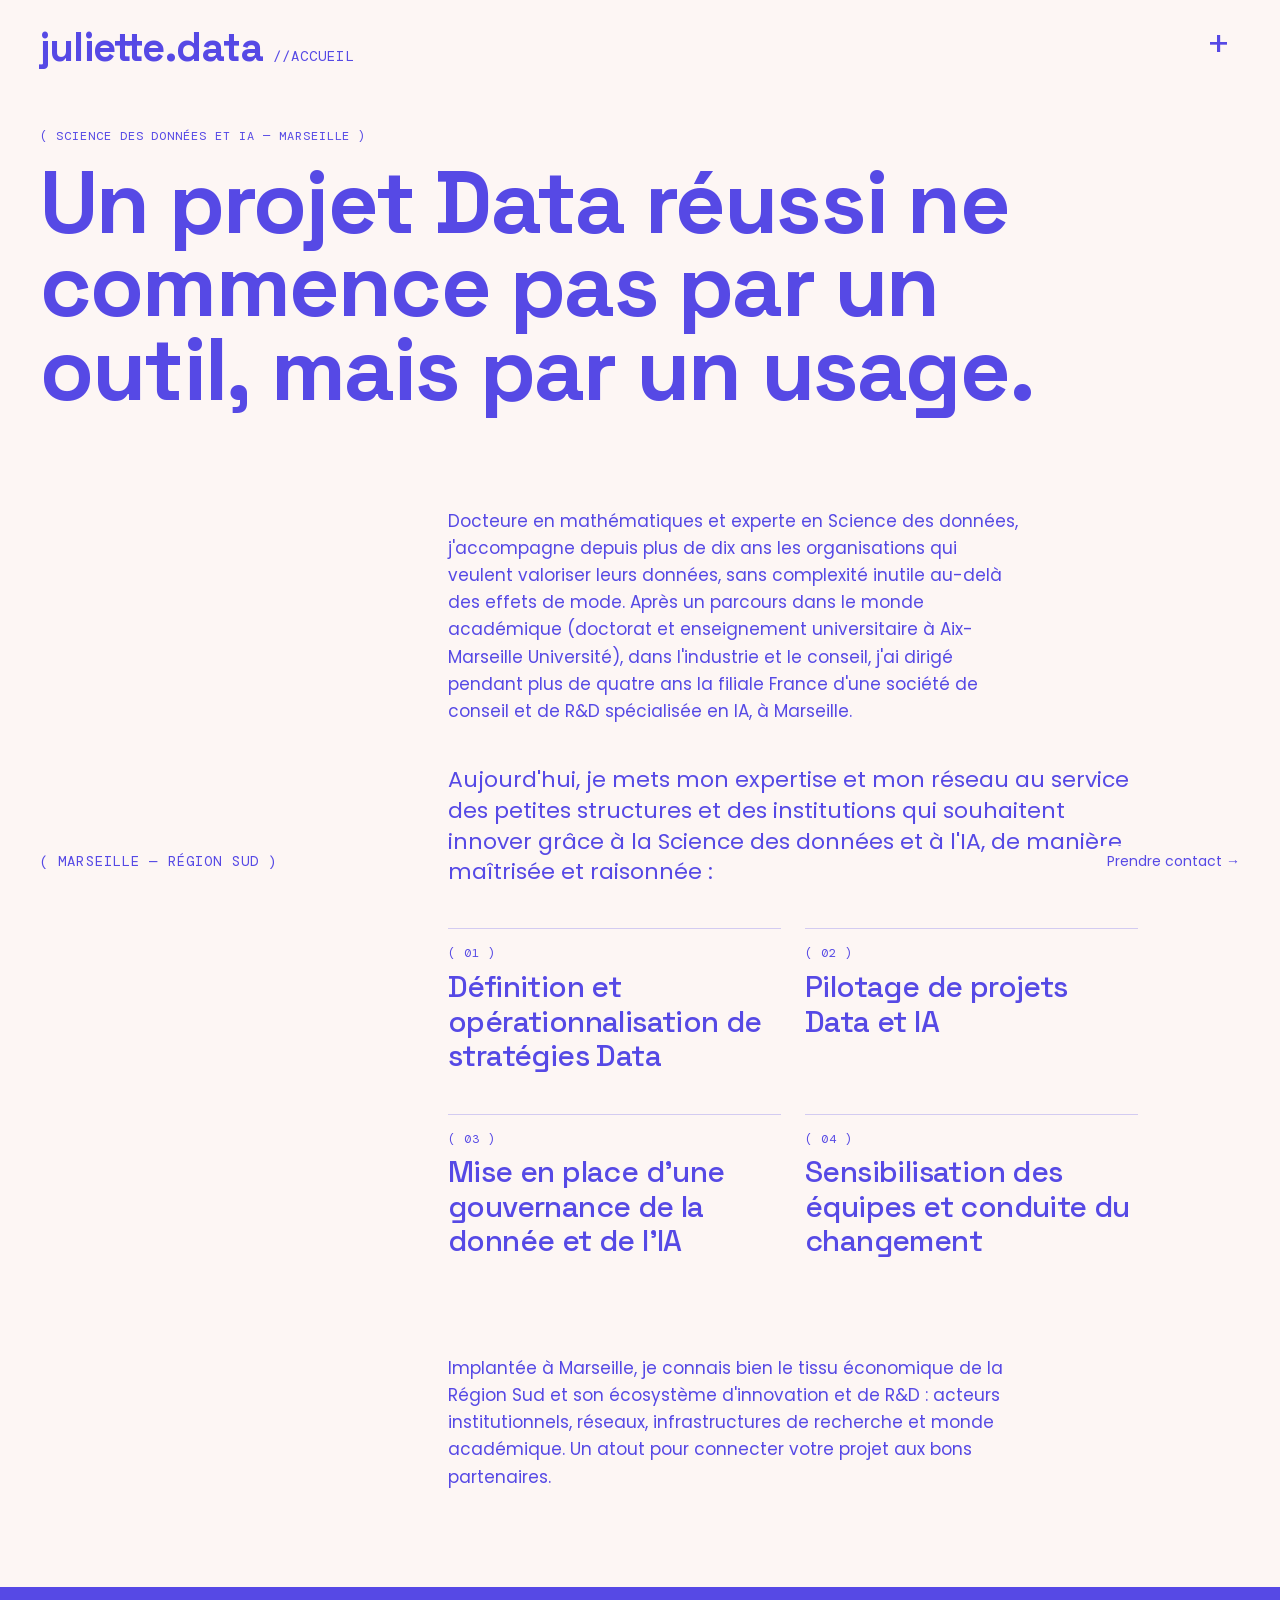
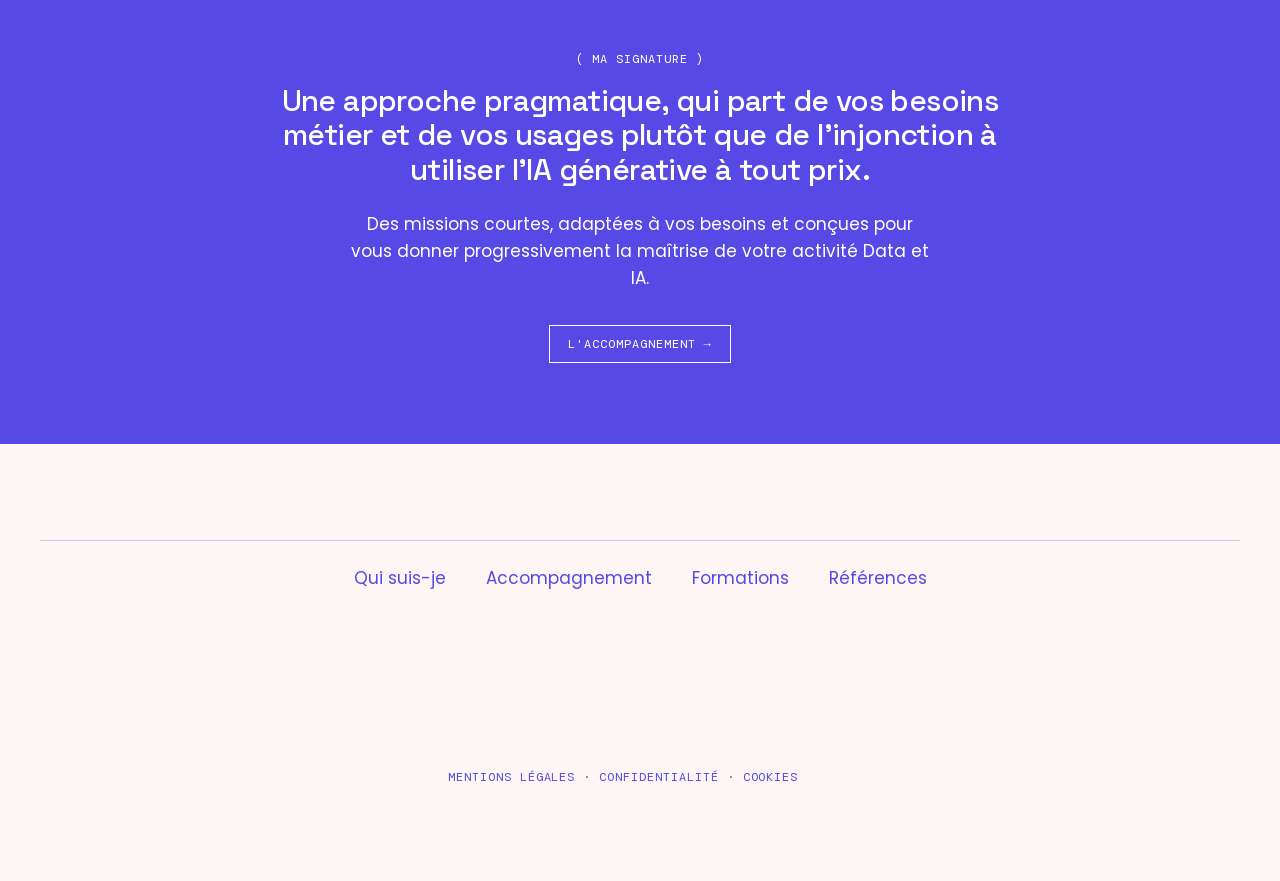
==== commit 7654f40e: "Relecture de Juliette (3/11) et retours mobile de Marie (4/11) Textes (Google Doc « Arborescence du " ====
--- a/index.html
+++ b/index.html
@@ -4,10 +4,10 @@
 <meta charset="utf-8">
 <meta name="viewport" content="width=device-width, initial-scale=1">
 <title>juliette.data — Science des données et IA, Marseille</title>
-<meta name="description" content="Docteure en mathématiques et experte en Science des données, Juliette Spinnato accompagne depuis plus de dix ans les organisations qui veulent tirer parti de leurs données, sans complexité inutile et sans effet de mode.">
+<meta name="description" content="Docteure en mathématiques et experte en Science des données, Juliette Spinnato accompagne depuis plus de dix ans les organisations qui veulent valoriser leurs données, sans complexité inutile.">
 <meta name="robots" content="noindex">
 <meta property="og:title" content="juliette.data — Science des données et IA, Marseille">
-<meta property="og:description" content="Docteure en mathématiques et experte en Science des données, Juliette Spinnato accompagne depuis plus de dix ans les organisations qui veulent tirer parti de leurs données, sans complexité inutile et sans effet de mode.">
+<meta property="og:description" content="Docteure en mathématiques et experte en Science des données, Juliette Spinnato accompagne depuis plus de dix ans les organisations qui veulent valoriser leurs données, sans complexité inutile.">
 <meta property="og:type" content="website">
 <link rel="icon" href="favicon.svg" type="image/svg+xml">
 <link rel="stylesheet" href="styles.css">
@@ -31,20 +31,20 @@
 <h1 class="sans affiche mots titre" style="max-width:12em"><span style="--i:0">Un</span> <span style="--i:1">projet</span> <span style="--i:2">Data</span> <span style="--i:3">réussi</span> <span style="--i:4">ne</span> <span style="--i:5">commence</span> <span style="--i:6">pas</span> <span style="--i:7">par</span> <span style="--i:8">un</span> <span style="--i:9">outil,</span> <span style="--i:10">mais</span> <span style="--i:11">par</span> <span style="--i:12">un</span> <span style="--i:13">usage<span class="pt">.</span></span></h1>
 <div class="grille section">
 <div class="d3">
-<p class="corps">Docteure en mathématiques et experte en Science des données, j'accompagne depuis plus de dix ans les organisations qui veulent tirer parti de leurs données, sans complexité inutile et sans effet de mode. Après un parcours dans le monde académique (doctorat et enseignement universitaire à Aix-Marseille Université), dans l'industrie et le conseil, j'ai dirigé pendant plus de quatre ans la filiale France d'une société de conseil et de R&amp;D spécialisée en IA, à Marseille.</p>
-<p class="chapo" style="margin-top:40px">Aujourd'hui, je mets mon expertise et mon réseau au service des petites structures (start-ups, TPE-PME) et des institutions (associations, hôpitaux) qui souhaitent innover grâce à la Science des données et à l'IA, de manière maîtrisée et raisonnée :</p>
+<p class="corps">Docteure en mathématiques et experte en Science des données, j'accompagne depuis plus de dix ans les organisations qui veulent valoriser leurs données, sans complexité inutile au-delà des effets de mode. Après un parcours dans le monde académique (doctorat et enseignement universitaire à Aix-Marseille Université), dans l'industrie et le conseil, j'ai dirigé pendant plus de quatre ans la filiale France d'une société de conseil et de R&amp;D spécialisée en IA, à Marseille.</p>
+<p class="chapo second" style="margin-top:40px">Aujourd'hui, je mets mon expertise et mon réseau au service des petites structures et des institutions qui souhaitent innover grâce à la Science des données et à l'IA, de manière maîtrisée et raisonnée :</p>
 <div class="deux" style="margin-top:40px">
-<div class="filet" style="padding-top:16px"><p class="mono">( 01 )</p><p class="sans t2" style="margin-top:8px">définir et opérationnaliser votre stratégie Data</p></div>
-<div class="filet" style="padding-top:16px"><p class="mono">( 02 )</p><p class="sans t2" style="margin-top:8px">piloter vos projets Data et IA</p></div>
-<div class="filet" style="padding-top:16px"><p class="mono">( 03 )</p><p class="sans t2" style="margin-top:8px">mettre en place une gouvernance de la donnée et de l'IA</p></div>
-<div class="filet" style="padding-top:16px"><p class="mono">( 04 )</p><p class="sans t2" style="margin-top:8px">sensibiliser vos équipes et conduire le changement</p></div>
+<div class="filet" style="padding-top:16px"><p class="mono">( 01 )</p><p class="sans t2" style="margin-top:8px">Définition et opérationnalisation de stratégies Data</p></div>
+<div class="filet" style="padding-top:16px"><p class="mono">( 02 )</p><p class="sans t2" style="margin-top:8px">Pilotage de projets Data et IA</p></div>
+<div class="filet" style="padding-top:16px"><p class="mono">( 03 )</p><p class="sans t2" style="margin-top:8px">Mise en place d’une gouvernance de la donnée et de l’IA</p></div>
+<div class="filet" style="padding-top:16px"><p class="mono">( 04 )</p><p class="sans t2" style="margin-top:8px">Sensibilisation des équipes et conduite du changement</p></div>
 </div>
 <p class="corps" style="margin-top:96px">Implantée à Marseille, je connais bien le tissu économique de la Région Sud et son écosystème d'innovation et de R&amp;D : acteurs institutionnels, réseaux, infrastructures de recherche et monde académique. Un atout pour connecter votre projet aux bons partenaires.</p>
 </div>
 </div>
 <div class="plein section">
 <div class="grille">
-<div class="d3 centre"><p class="mono et">( Ma signature )</p><p class="sans t2 titre">Une approche pragmatique, qui part de vos besoins métier et de vos usages plutôt que de l'injonction à utiliser l'IA générative à tout prix<span class="pt">.</span></p><p class="corps" style="margin-top:24px">Des missions courtes, conçues pour vous rendre autonomes, pas dépendants.</p><p style="margin-top:32px"><a class="btn inverse" href="accompagnement.html">L'accompagnement →</a></p>
+<div class="d3 centre"><p class="mono et">( Ma signature )</p><p class="sans t2 titre">Une approche pragmatique, qui part de vos besoins métier et de vos usages plutôt que de l'injonction à utiliser l'IA générative à tout prix<span class="pt">.</span></p><p class="corps" style="margin-top:24px">Des missions courtes, adaptées à vos besoins et conçues pour vous donner progressivement la maîtrise de votre activité Data et IA.</p><p style="margin-top:32px"><a class="btn inverse" href="accompagnement.html">L'accompagnement →</a></p>
 </div>
 </div>
 </div>
--- a/styles.css
+++ b/styles.css
@@ -1,3 +1,5 @@
+@font-face{font-family:'Poppins';font-style:normal;font-weight:600;font-display:swap;src:url(fonts/poppins-600-latin-ext.woff2) format('woff2');unicode-range:U+0100-02BA, U+02BD-02C5, U+02C7-02CC, U+02CE-02D7, U+02DD-02FF, U+0304, U+0308, U+0329, U+1D00-1DBF, U+1E00-1E9F, U+1EF2-1EFF, U+2020, U+20A0-20AB, U+20AD-20C4, U+2113, U+2C60-2C7F, U+A720-A7FF}
+@font-face{font-family:'Poppins';font-style:normal;font-weight:600;font-display:swap;src:url(fonts/poppins-600-latin.woff2) format('woff2');unicode-range:U+0000-00FF, U+0131, U+0152-0153, U+02BB-02BC, U+02C6, U+02DA, U+02DC, U+0304, U+0308, U+0329, U+2000-206F, U+20AC, U+2122, U+2191, U+2193, U+2212, U+2215, U+FEFF, U+FFFD}
 @font-face{font-family:'DM Mono';font-style:normal;font-weight:400;font-display:swap;src:url(fonts/dm-mono-400-latin-ext.woff2) format('woff2');unicode-range:U+0100-02BA, U+02BD-02C5, U+02C7-02CC, U+02CE-02D7, U+02DD-02FF, U+0304, U+0308, U+0329, U+1D00-1DBF, U+1E00-1E9F, U+1EF2-1EFF, U+2020, U+20A0-20AB, U+20AD-20C4, U+2113, U+2C60-2C7F, U+A720-A7FF}
 @font-face{font-family:'DM Mono';font-style:normal;font-weight:400;font-display:swap;src:url(fonts/dm-mono-400-latin.woff2) format('woff2');unicode-range:U+0000-00FF, U+0131, U+0152-0153, U+02BB-02BC, U+02C6, U+02DA, U+02DC, U+0304, U+0308, U+0329, U+2000-206F, U+20AC, U+2122, U+2191, U+2193, U+2212, U+2215, U+FEFF, U+FFFD}
 @font-face{font-family:'Poppins';font-style:normal;font-weight:400;font-display:swap;src:url(fonts/poppins-400-latin-ext.woff2) format('woff2');unicode-range:U+0100-02BA, U+02BD-02C5, U+02C7-02CC, U+02CE-02D7, U+02DD-02FF, U+0304, U+0308, U+0329, U+1D00-1DBF, U+1E00-1E9F, U+1EF2-1EFF, U+2020, U+20A0-20AB, U+20AD-20C4, U+2113, U+2C60-2C7F, U+A720-A7FF}
@@ -130,3 +132,24 @@
 .plein .centre .t2,.plein .centre .corps,.plein .centre .chapo{margin-left:auto;margin-right:auto}
 .coordonnees.decale{padding-left:40px}
 @media (max-width:700px){.plein .centre{grid-column:1/-1}.coordonnees.decale{padding-left:0}}
+.liens-pied{grid-column:1/-1!important;justify-content:center}
+@media (max-width:700px){.liens-pied{align-items:center}}
+
+/* Titres longs (desktop) */
+.affiche.long{font-size:72px}
+.affiche.moyen{font-size:56px}
+
+/* Retours de Marie du 04/11, mobile uniquement :
+   - tous les H1 à la taille de la page Références (44 px), surlignés violet, texte beige
+   - accueil : deuxième paragraphe à la taille du premier, en gras */
+@media (max-width:700px){
+.affiche,.affiche.long,.affiche.moyen{font-size:44px}
+h1.affiche{display:inline;color:#fdf6f4;background:linear-gradient(#5649e5,#5649e5) no-repeat 0 0/0% 100%;-webkit-box-decoration-break:clone;box-decoration-break:clone;padding:0 .16em;line-height:1.28;animation:surligne .5s cubic-bezier(.2,.7,.2,1) .1s forwards}
+body.inverse h1.affiche{color:#5649e5;background-image:linear-gradient(#fdf6f4,#fdf6f4)}
+h1.affiche.mots > span{animation-delay:calc(var(--i) * 40ms + 450ms)}
+.chapo.second{font-size:17px;line-height:1.6;font-weight:600}
+}
+@keyframes surligne{to{background-size:100% 100%}}
+@media (max-width:700px) and (prefers-reduced-motion:reduce){
+h1.affiche{background-size:100% 100%}
+}
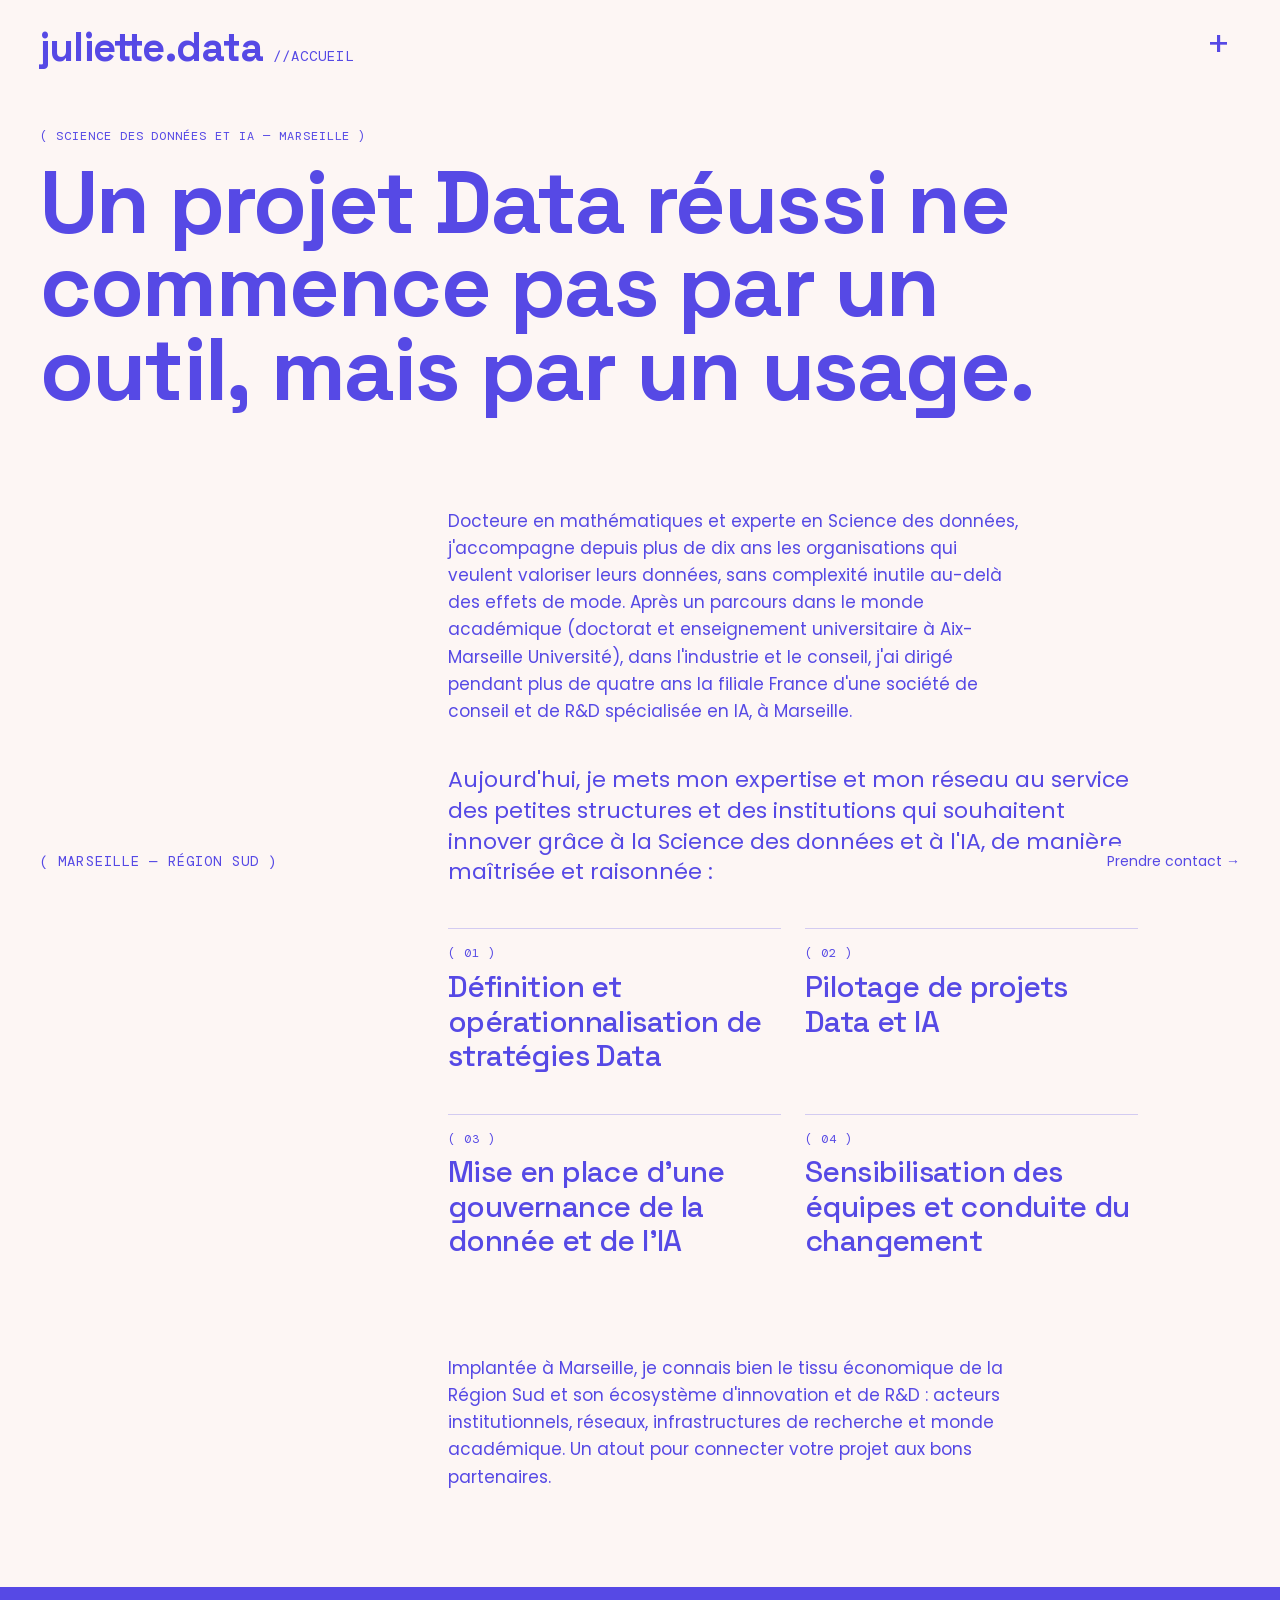
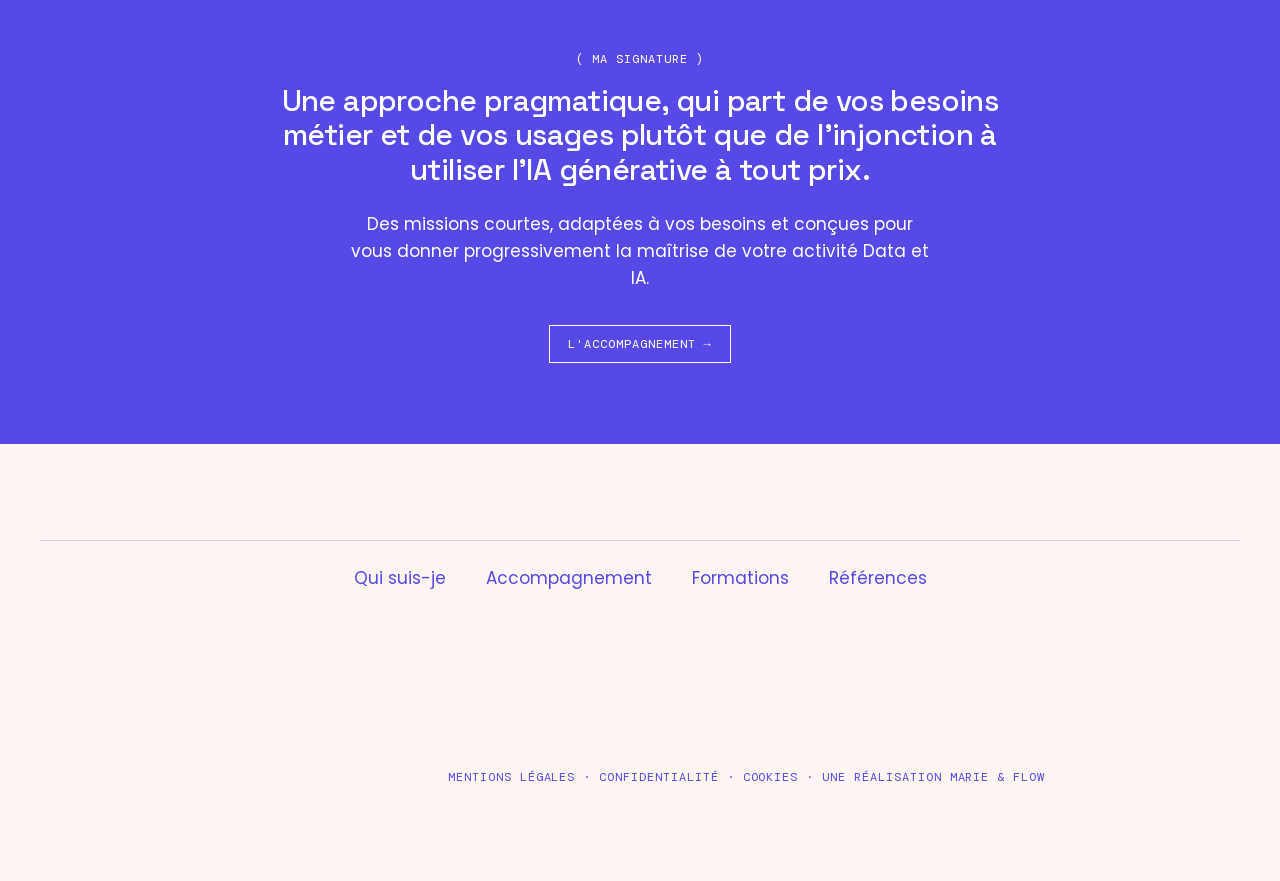
==== commit 6eac1d12: "Pied de page : crédit « Une réalisation Marie & Flow » lié à marieflow.fr sur toutes les pages Co-Au" ====
--- a/index.html
+++ b/index.html
@@ -5,19 +5,23 @@
 <meta name="viewport" content="width=device-width, initial-scale=1">
 <title>juliette.data — Science des données et IA, Marseille</title>
 <meta name="description" content="Docteure en mathématiques et experte en Science des données, Juliette Spinnato accompagne depuis plus de dix ans les organisations qui veulent valoriser leurs données, sans complexité inutile.">
-<meta name="robots" content="noindex">
 <meta property="og:title" content="juliette.data — Science des données et IA, Marseille">
 <meta property="og:description" content="Docteure en mathématiques et experte en Science des données, Juliette Spinnato accompagne depuis plus de dix ans les organisations qui veulent valoriser leurs données, sans complexité inutile.">
 <meta property="og:type" content="website">
+<link rel="canonical" href="https://juliettedata.fr/">
+<meta property="og:url" content="https://juliettedata.fr/">
+<meta property="og:site_name" content="juliette.data">
+<meta property="og:locale" content="fr_FR">
+<script type="application/ld+json">{"@context": "https://schema.org", "@graph": [{"@type": "WebSite", "@id": "https://juliettedata.fr/#site", "url": "https://juliettedata.fr/", "name": "juliette.data", "inLanguage": "fr-FR", "publisher": {"@id": "https://juliettedata.fr/#juliette"}}, {"@type": "Person", "@id": "https://juliettedata.fr/#juliette", "name": "Juliette Spinnato", "url": "https://juliettedata.fr/", "jobTitle": "Consultante en Science des données et IA", "description": "Docteure en mathématiques, consultante indépendante en Science des données et IA à Marseille.", "address": {"@type": "PostalAddress", "addressLocality": "Marseille", "addressRegion": "Provence-Alpes-Côte d'Azur", "addressCountry": "FR"}, "knowsAbout": ["Science des données", "Intelligence artificielle", "Stratégie Data", "Gouvernance des données", "Pilotage de projets de R&D en IA"], "sameAs": ["https://www.linkedin.com/in/juliette-spinnato-a22a2292/"]}]}</script>
 <link rel="icon" href="favicon.svg" type="image/svg+xml">
 <link rel="stylesheet" href="styles.css">
 </head>
 <body>
 <header>
-<p class="coin hg"><a class="nom" href="index.html">juliette<span class="pt">.</span>data</a><span class="titre-page">//ACCUEIL</span></p>
+<p class="coin hg"><a class="nom" href="./">juliette<span class="pt">.</span>data</a><span class="titre-page">//ACCUEIL</span></p>
 <p class="coin hd"><button class="plus" type="button" aria-label="Menu" aria-expanded="false" aria-controls="menu">+</button></p>
 <nav aria-label="Pages du site"><ul class="menu" id="menu">
-<li class="actif"><a href="index.html" aria-current="page">Accueil</a></li>
+<li class="actif"><a href="./" aria-current="page">Accueil</a></li>
 <li><a href="qui-suis-je.html">Qui suis-je</a></li>
 <li><a href="accompagnement.html">Accompagnement</a></li>
 <li><a href="formations.html">Formations</a></li>
@@ -57,7 +61,7 @@
 
 </main>
 <footer>
-<div class="legal"><div class="grille"><p class="d3 mono"><a class="lien" href="mentions-legales.html">Mentions légales</a> · <a class="lien" href="confidentialite.html">Confidentialité</a> · <a class="lien" href="#" data-gestion-cookies>Cookies</a></p></div></div>
+<div class="legal"><div class="grille"><p class="d3 mono"><a class="lien" href="mentions-legales.html">Mentions légales</a> · <a class="lien" href="confidentialite.html">Confidentialité</a> · <a class="lien" href="#" data-gestion-cookies>Cookies</a> · <span style="white-space:nowrap">Une réalisation <a class="lien" href="https://marieflow.fr">Marie &amp; Flow</a></span></p></div></div>
 <p class="coin bg mono">( Marseille — Région Sud )</p>
 <p class="coin bd"><a class="lien" href="contact.html">Prendre contact →</a></p>
 </footer>
--- a/styles.css
+++ b/styles.css
@@ -29,7 +29,7 @@
 .btn:hover{background:#5649e5;color:#fff}
 .btn.inverse{color:#fff;border-color:#fff}
 .btn.inverse:hover{background:#fff;color:#5649e5}
-.filtre{appearance:none;background:none;border:1px solid transparent;color:#5649e5;font-family:"DM Mono",Menlo,monospace;font-size:12px;line-height:1.4;letter-spacing:.08em;text-transform:uppercase;padding:5px 10px;cursor:pointer;transition:background-color .2s cubic-bezier(.2,.7,.2,1),color .2s cubic-bezier(.2,.7,.2,1)}
+.filtre{appearance:none;background:none;border:1px solid #5649e5;color:#5649e5;font-family:"DM Mono",Menlo,monospace;font-size:12px;line-height:1.4;letter-spacing:.08em;text-transform:uppercase;padding:5px 10px;cursor:pointer;transition:background-color .2s cubic-bezier(.2,.7,.2,1),color .2s cubic-bezier(.2,.7,.2,1)}
 .filtre:hover{border-color:#5649e5}
 .filtre.actif{background:#5649e5;color:#fff}
 .coin{position:fixed;z-index:5;font-size:14px;line-height:1.4;margin:0;background:#fdf6f4;padding:6px 10px}
@@ -92,7 +92,7 @@
 .carte[hidden]{display:none}
 .carte.entre{animation:entre .15s cubic-bezier(.2,.7,.2,1) both;animation-delay:calc(var(--i) * 220ms)}
 .filtres{display:flex;gap:8px;flex-wrap:wrap;align-items:center}
-.domaine{margin:16px 0 0;font-size:14px;line-height:1.5}
+.domaine{margin:4px 0 0;font-size:14px;line-height:1.5}
 #references{grid-template-columns:repeat(3,minmax(0,1fr));column-gap:40px;row-gap:56px}
 .photo img{width:100%;height:auto;display:block}
 main{display:block}
@@ -141,15 +141,18 @@
 
 /* Retours de Marie du 04/11, mobile uniquement :
    - tous les H1 à la taille de la page Références (44 px), surlignés violet, texte beige
+     (fond porté mot par mot : box-decoration-break était mal rendu par certains Safari iOS)
    - accueil : deuxième paragraphe à la taille du premier, en gras */
 @media (max-width:700px){
 .affiche,.affiche.long,.affiche.moyen{font-size:44px}
-h1.affiche{display:inline;color:#fdf6f4;background:linear-gradient(#5649e5,#5649e5) no-repeat 0 0/0% 100%;-webkit-box-decoration-break:clone;box-decoration-break:clone;padding:0 .16em;line-height:1.28;animation:surligne .5s cubic-bezier(.2,.7,.2,1) .1s forwards}
-body.inverse h1.affiche{color:#5649e5;background-image:linear-gradient(#fdf6f4,#fdf6f4)}
-h1.affiche.mots > span{animation-delay:calc(var(--i) * 40ms + 450ms)}
+h1.affiche{color:#fdf6f4;padding-left:.16em;line-height:1.28}
+h1.affiche > span{background:#5649e5;padding:0 .02em .05em;margin-bottom:-.05em;box-shadow:.14em 0 0 #5649e5,-.14em 0 0 #5649e5;line-height:1.28}
+body.inverse h1.affiche{color:#5649e5}
+body.inverse h1.affiche > span{background:#fdf6f4;box-shadow:.14em 0 0 #fdf6f4,-.14em 0 0 #fdf6f4}
 .chapo.second{font-size:17px;line-height:1.6;font-weight:600}
 }
-@keyframes surligne{to{background-size:100% 100%}}
-@media (max-width:700px) and (prefers-reduced-motion:reduce){
-h1.affiche{background-size:100% 100%}
-}
+
+
+/* Retours de Marie du 04/11 (16 h), toutes les versions */
+strong{font-weight:600}
+.liste.axes li{font-weight:600}
